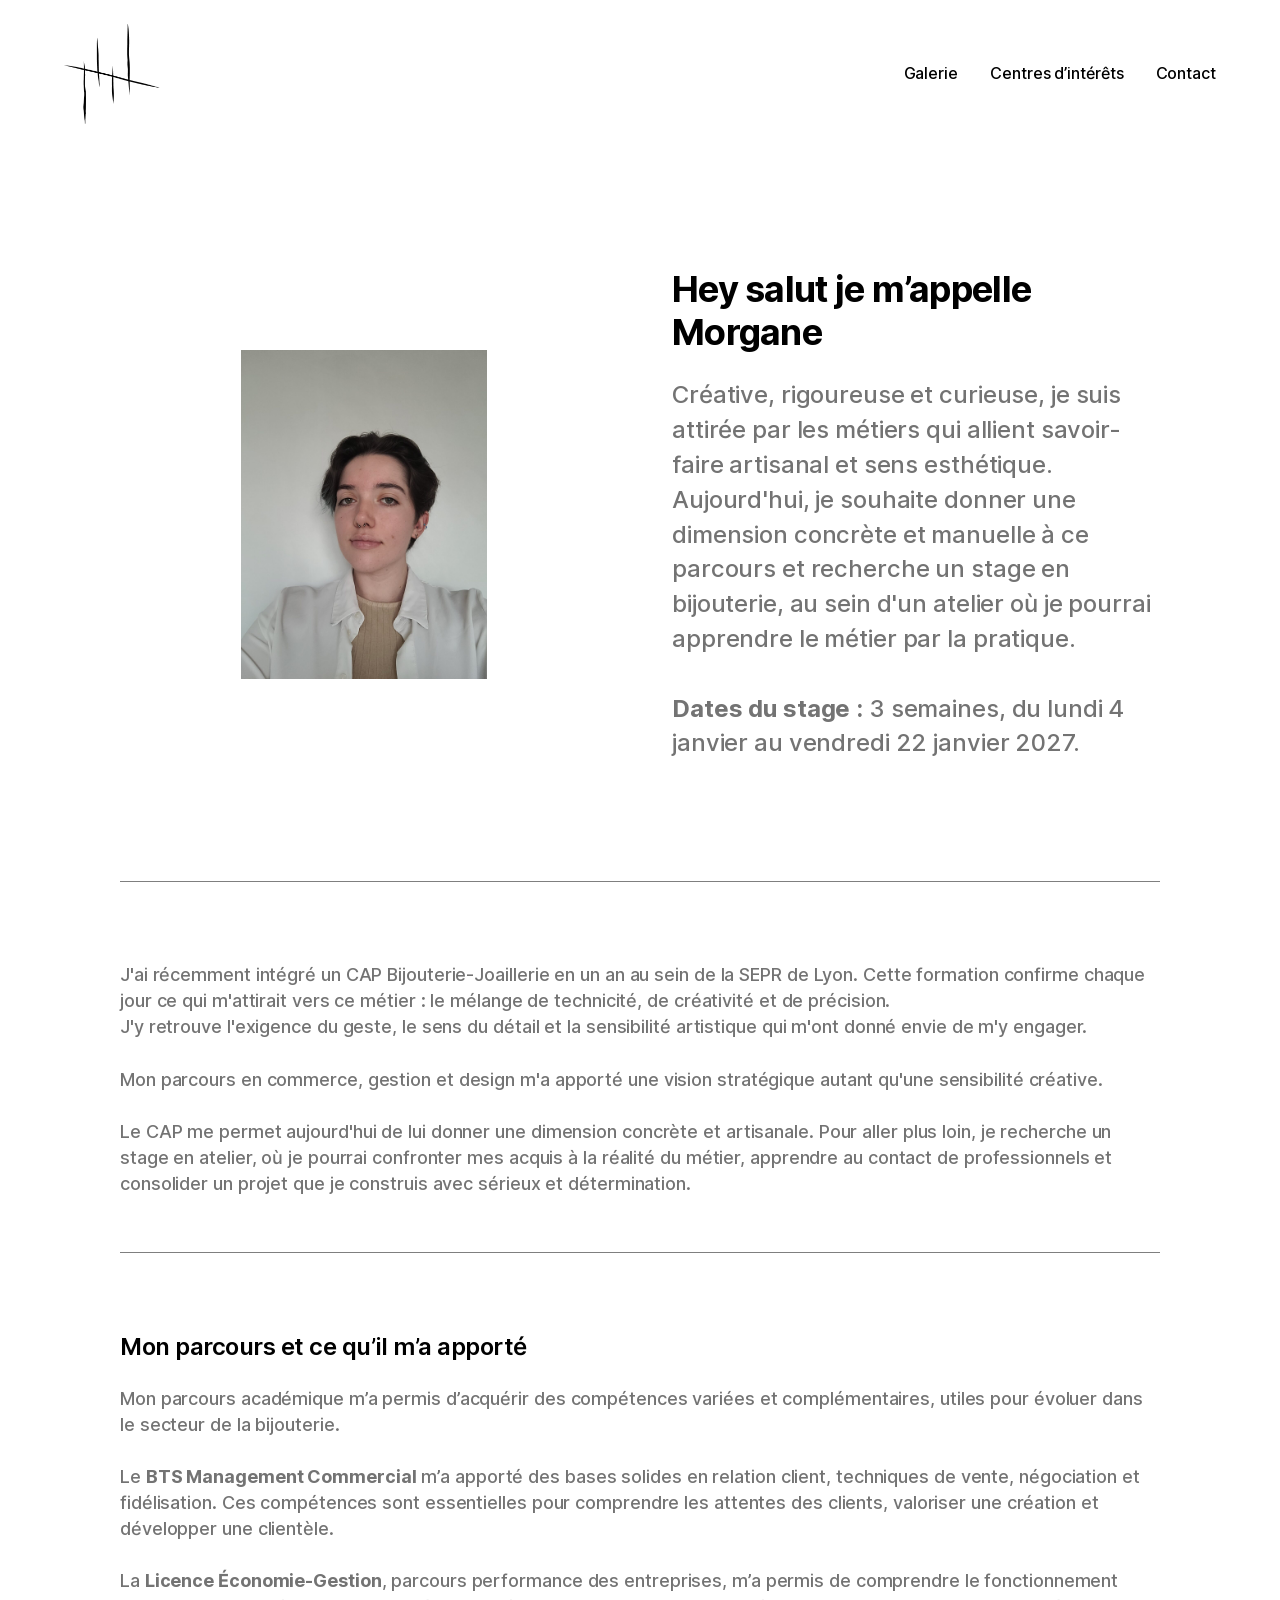
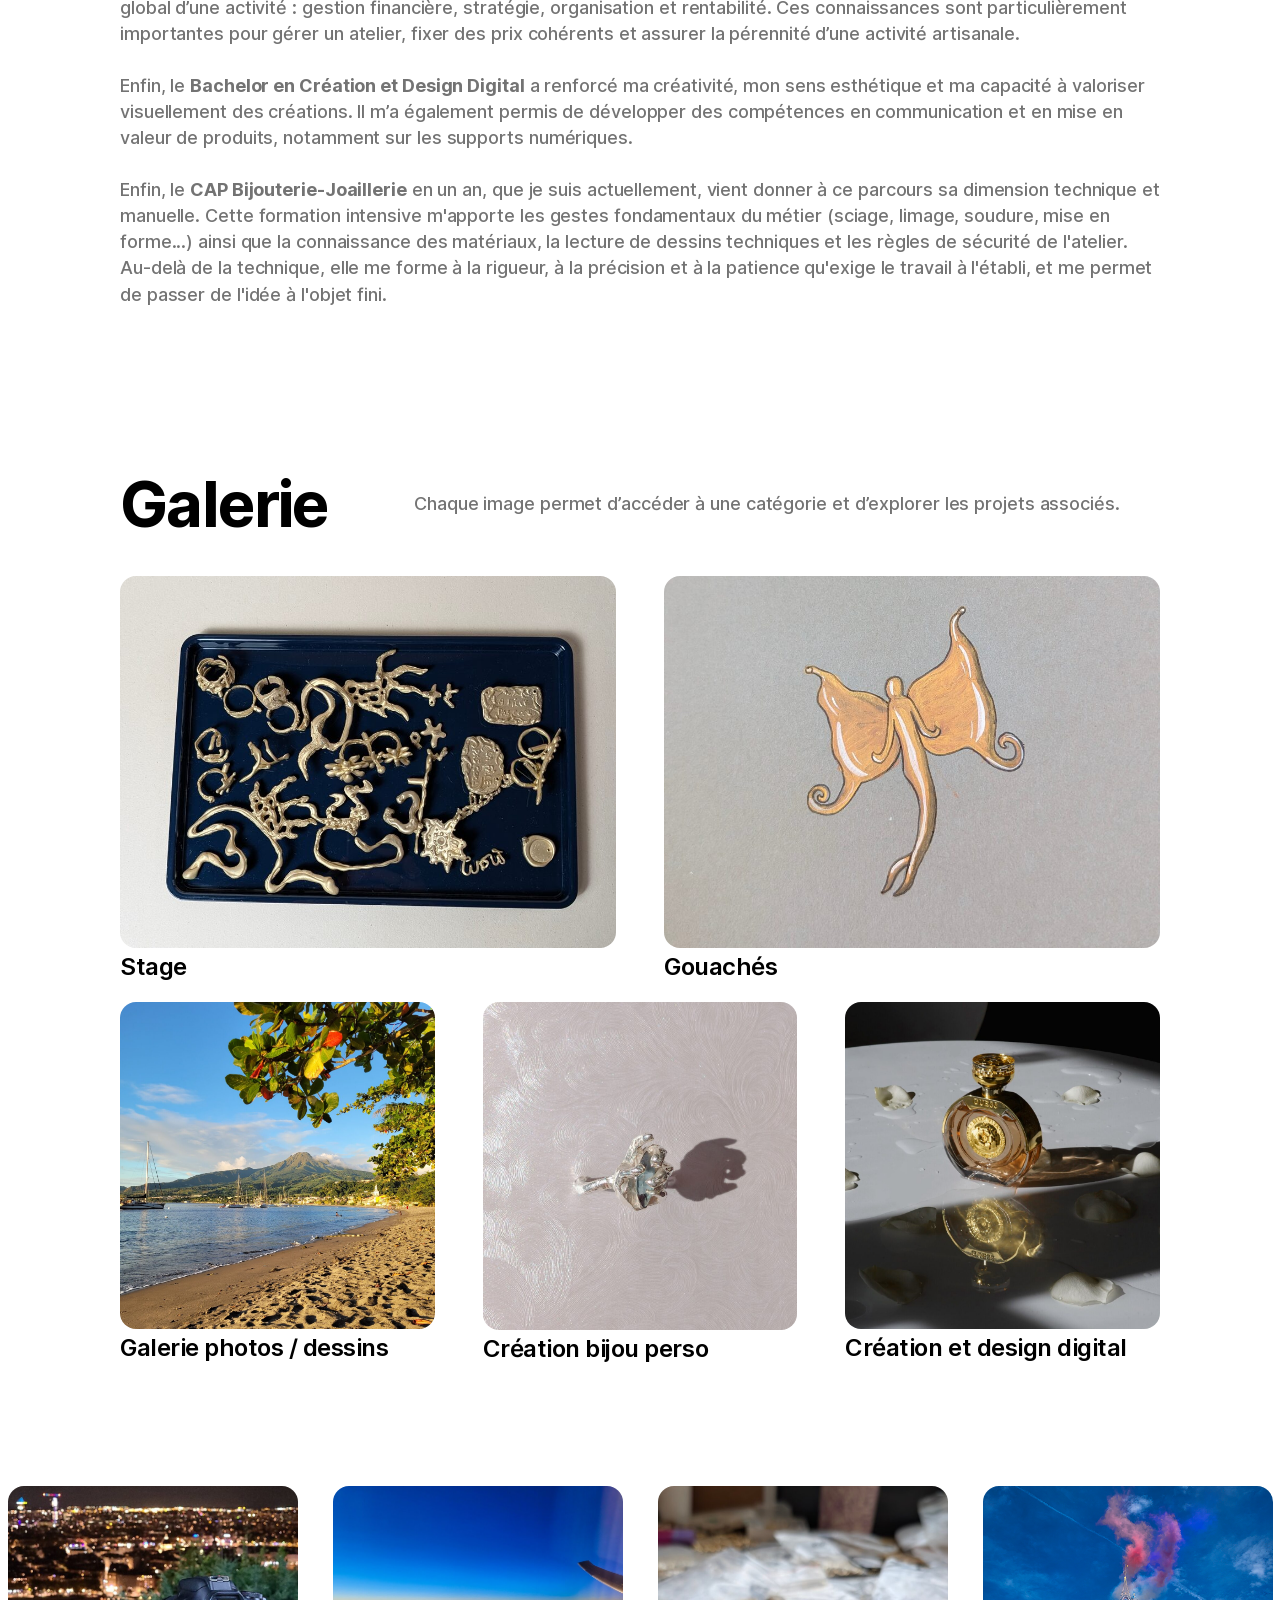
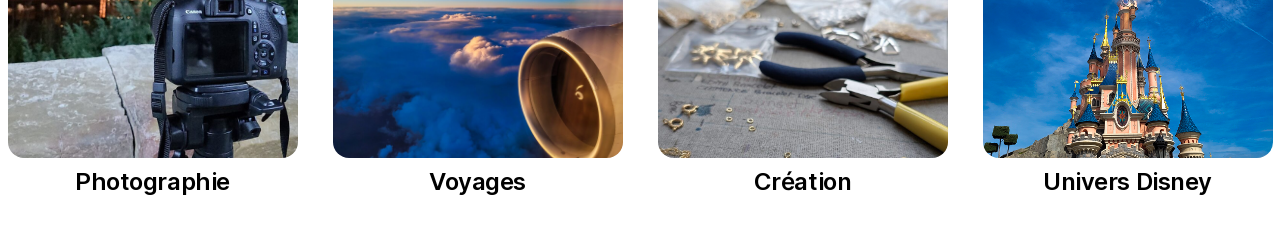
==== index.html @ b719fb81 "v1" ====
<!DOCTYPE html>
<html lang="fr">
<head>
  <meta charset="utf-8">
  <meta name="viewport" content="width=device-width, initial-scale=1">
  <title>Portfolio.Vautravers-Morgane</title>
  <meta name="robots" content="noindex">
  <meta property="og:title" content="Portfolio.Vautravers-Morgane">
  <meta property="og:type" content="website">

  <link rel="preload" href="assets/fonts/inter-latin-basic.woff2" as="font" type="font/woff2" crossorigin>
  <link rel="stylesheet" href="css/style.css">
  <script>document.documentElement.classList.add('js')</script>
  <script src="js/main.js" defer></script>
</head>
<body>

  <!-- ============ En-tête ============ -->
  <header class="site-header">
    <a href="./" class="site-header__logo">
      <img src="assets/images/logo.png" alt="Accueil — Morgane Vautravers" width="96" height="100">
    </a>
    <nav class="site-nav">
      <a href="#galerie">Galerie</a>
      <a href="#centres-interets">Centres d’intérêts</a>
      <a href="contact.html">Contact</a>
    </nav>
  </header>

  <main>

    <!-- ============ Présentation ============ -->
    <section class="hero container">
      <div class="hero__photo">
        <img src="assets/images/portrait.jpg" alt="Portrait de Morgane">
      </div>
      <div class="hero__text">
        <h2 class="title-lg">Hey salut je m’appelle Morgane</h2>
        <div class="prose prose--lg">
          <p>Créative, rigoureuse et curieuse, je suis attirée par les métiers qui allient savoir-faire artisanal et sens esthétique.</p>
          <p>Aujourd'hui, je souhaite donner une dimension concrète et manuelle à ce parcours et recherche un stage en bijouterie, au sein d'un atelier où je pourrai apprendre le métier par la pratique.</p>
          <p class="spaced"><strong>Dates du stage :</strong> 3 semaines, du lundi 4 janvier au vendredi 22 janvier 2027.</p>
        </div>
      </div>
    </section>

    <hr class="divider">

    <!-- ============ Formation actuelle ============ -->
    <section class="text-block container" data-reveal>
      <div class="prose">
        <p>J'ai récemment intégré un CAP Bijouterie-Joaillerie en un an au sein de la SEPR de Lyon. Cette formation confirme chaque jour ce qui m'attirait vers ce métier : le mélange de technicité, de créativité et de précision.</p>
        <p>J'y retrouve l'exigence du geste, le sens du détail et la sensibilité artistique qui m'ont donné envie de m'y engager.</p>
        <p class="spaced">Mon parcours en commerce, gestion et design m'a apporté une vision stratégique autant qu'une sensibilité créative.</p>
        <p class="spaced">Le CAP me permet aujourd'hui de lui donner une dimension concrète et artisanale. Pour aller plus loin, je recherche un stage en atelier, où je pourrai confronter mes acquis à la réalité du métier, apprendre au contact de professionnels et consolider un projet que je construis avec sérieux et détermination.</p>
      </div>
    </section>

    <hr class="divider">

    <!-- ============ Parcours ============ -->
    <section class="text-block text-block--parcours container" data-reveal>
      <h2 class="title-sm">Mon parcours et ce qu’il m’a apporté</h2>
      <div class="prose">
        <p>Mon parcours académique m’a permis d’acquérir des compétences variées et complémentaires, utiles pour évoluer dans le secteur de la bijouterie.</p>
        <p class="spaced">Le <strong>BTS Management Commercial</strong> m’a apporté des bases solides en relation client, techniques de vente, négociation et fidélisation. Ces compétences sont essentielles pour comprendre les attentes des clients, valoriser une création et développer une clientèle.</p>
        <p class="spaced">La <strong>Licence Économie-Gestion</strong>, parcours performance des entreprises, m’a permis de comprendre le fonctionnement global d’une activité : gestion financière, stratégie, organisation et rentabilité. Ces connaissances sont particulièrement importantes pour gérer un atelier, fixer des prix cohérents et assurer la pérennité d’une activité artisanale.</p>
        <p class="spaced">Enfin, le <strong>Bachelor en Création et Design Digital</strong> a renforcé ma créativité, mon sens esthétique et ma capacité à valoriser visuellement des créations. Il m’a également permis de développer des compétences en communication et en mise en valeur de produits, notamment sur les supports numériques.</p>
        <p class="spaced">Enfin, le <strong>CAP Bijouterie-Joaillerie</strong> en un an, que je suis actuellement, vient donner à ce parcours sa dimension technique et manuelle. Cette formation intensive m'apporte les gestes fondamentaux du métier (sciage, limage, soudure, mise en forme...) ainsi que la connaissance des matériaux, la lecture de dessins techniques et les règles de sécurité de l'atelier. Au-delà de la technique, elle me forme à la rigueur, à la précision et à la patience qu'exige le travail à l'établi, et me permet de passer de l'idée à l'objet fini.</p>
      </div>
    </section>

    <!-- ============ Galerie ============ -->
    <section id="galerie" class="gallery container">
      <header class="gallery__header">
        <h1 class="title-xl">Galerie</h1>
        <p class="gallery__intro">Chaque image permet d’accéder à une catégorie et d’explorer les projets associés.</p>
      </header>

      <!-- Pour recadrer une image : modifier "object-position" via --pos (x y) -->
      <div class="card-grid card-grid--2" data-reveal>
        <a href="stage.html" class="card">
          <img src="assets/images/galerie-stage.jpg" alt="" loading="lazy">
          <span class="card__label">Stage</span>
        </a>
        <a href="gouaches.html" class="card">
          <img src="assets/images/galerie-gouaches.jpg" alt="" loading="lazy" style="--pos: 50% 72%">
          <span class="card__label">Gouachés</span>
        </a>
      </div>

      <div class="card-grid card-grid--3" data-reveal>
        <a href="photos.html" class="card">
          <img src="assets/images/galerie-photos-dessins.jpg" alt="" loading="lazy">
          <span class="card__label">Galerie photos / dessins</span>
        </a>
        <a href="bijoux-perso.html" class="card">
          <img src="assets/images/galerie-bijoux-perso.jpg" alt="" loading="lazy" style="--pos: 39% 56%">
          <span class="card__label">Création bijou perso</span>
        </a>
        <a href="design.html" class="card">
          <img src="assets/images/galerie-design-digital.jpg" alt="" loading="lazy" style="--pos: 46% 50%">
          <span class="card__label">Création et design digital</span>
        </a>
      </div>
    </section>

    <!-- ============ Centres d'intérêts ============ -->
    <section id="centres-interets" class="interests">
      <div class="container" data-reveal>
        <h2 class="title-lg">Centre d’intérêts et passion</h2>
      </div>

      <ul class="interests__list">
        <li class="interest">
          <img src="assets/images/interet-photographie.jpg" alt="" loading="lazy" style="--pos: 50% 80%">
          <span>Photographie</span>
        </li>
        <li class="interest">
          <img src="assets/images/interet-voyages.jpg" alt="" loading="lazy">
          <span>Voyages</span>
        </li>
        <li class="interest">
          <img src="assets/images/interet-creation.jpg" alt="" loading="lazy" style="--pos: 50% 19%">
          <span>Création</span>
        </li>
        <li class="interest">
          <img src="assets/images/interet-disney.png" alt="" loading="lazy">
          <span>Univers Disney</span>
        </li>
      </ul>
    </section>

  </main>
</body>
</html>
---- css/style.css ----
/* ==========================================================================
   Portfolio — Morgane Vautravers

   Commun          1. Polices   2. Variables   3. Base   4. Typographie
                   5. Mise en page   11. Animation d'apparition
   Accueil         6. En-tête   7. Présentation   8. Blocs de texte
                   9. Galerie   10. Centres d'intérêts   12. Mobile
   Autres pages    13. En-tête et introduction   14. Texte + média
                   15. Cartes projet   16. Rangées d'images
                   17. Bandeaux défilants   18. Encadrés et points clés
                   19. Kits   20. Galerie photo   21. Mobile
   ========================================================================== */


/* 1. Polices — Inter (police variable : toutes les graisses dans un fichier)
   ========================================================================== */

@font-face {
  font-family: "Inter";
  src: url("../assets/fonts/inter-latin-basic.woff2") format("woff2");
  font-weight: 100 900;
  font-display: swap;
  unicode-range: U+0000-00A0, U+00A2-00A9, U+00AC-00AE, U+00B0-00B7, U+00B9-00BA,
    U+00BC-00BE, U+00D7, U+00F7, U+2000-206F, U+2074, U+20AC, U+2122, U+2190-21BB,
    U+2212, U+2215, U+F8FF, U+FEFF, U+FFFD;
}

@font-face {
  font-family: "Inter";
  src: url("../assets/fonts/inter-latin-ext.woff2") format("woff2");
  font-weight: 100 900;
  font-display: swap;
  unicode-range: U+00A1, U+00AA-00AB, U+00AF, U+00B8, U+00BB, U+00BF-00D6,
    U+00D8-00F6, U+00F8-00FF, U+0131, U+0152-0153, U+02B0-02FF;
}


/* 2. Variables — modifier ici couleurs, espacements et largeurs
   ========================================================================== */

:root {
  --color-bg: #fff;
  --color-text: #000;
  --color-text-muted: rgba(0, 0, 0, 0.55);
  --color-divider: rgba(0, 0, 0, 0.5);

  --font: "Inter", system-ui, sans-serif;

  --page-width: 1280px;   /* largeur maximale du contenu */
  --gutter: 120px;        /* marge gauche/droite des sections (accueil) */
  --gutter-wide: 64px;    /* marge gauche/droite des autres pages */

  --radius-image: 16px;
  --radius-portrait: 30px;
}


/* 3. Base
   ========================================================================== */

*,
*::before,
*::after {
  box-sizing: border-box;
}

html {
  scroll-behavior: smooth;
  -webkit-font-smoothing: antialiased;
}

body {
  margin: 0;
  background: var(--color-bg);
  color: var(--color-text);
  font-family: var(--font);
  font-weight: 500;
  overflow-x: hidden;
}

h1, h2, h3, p, ul {
  margin: 0;
}

/* Les listes servent surtout à la mise en page : pas de puces par défaut */
ul {
  padding: 0;
  list-style: none;
}

img {
  display: block;
  max-width: 100%;
}

a {
  color: inherit;
  text-decoration: none;
}


/* 4. Typographie
   ========================================================================== */

.title-xl {
  font-size: 64px;
  font-weight: 700;
  letter-spacing: -1.6px;
  line-height: 1.1;
}

.title-lg {
  font-size: 36px;
  font-weight: 700;
  letter-spacing: -0.72px;
  line-height: 1.2;
}

.title-sm {
  font-size: 24px;
  font-weight: 600;
  letter-spacing: -0.48px;
  line-height: 1.2;
}

/* Paragraphes de texte courant (gris) */
.prose {
  color: var(--color-text-muted);
  font-size: 18px;
  letter-spacing: -0.09px;
  line-height: 1.45;
}

.prose--lg {
  font-size: 24px;
  letter-spacing: -0.12px;
}

.prose strong {
  font-weight: 700;
}

/* Ajoute une ligne vide au-dessus d'un paragraphe */
.prose .spaced {
  margin-top: 1.45em;
}


/* 5. Mise en page
   ========================================================================== */

.container {
  width: 100%;
  max-width: var(--page-width);
  margin-inline: auto;
  padding-inline: var(--gutter);
}

/* Variante aux marges réduites, utilisée par les pages autres que l'accueil */
.container--wide {
  padding-inline: var(--gutter-wide);
}

.divider {
  width: calc(100% - 2 * var(--gutter));
  max-width: calc(var(--page-width) - 2 * var(--gutter));
  height: 1px;
  margin: 0 auto;
  border: 0;
  background: var(--color-divider);
}


/* 6. En-tête
   ========================================================================== */

.site-header {
  display: flex;
  justify-content: space-between;
  align-items: center;
  padding: 24px 64px;
}

.site-header__logo img {
  width: 96px;
  height: 100px;
  object-fit: cover;
}

.site-nav {
  display: flex;
  gap: 32px;
  font-size: 16px;
  letter-spacing: -0.08px;
  line-height: 1.45;
  white-space: nowrap;
}


/* 7. Présentation (photo + texte d'accroche)
   ========================================================================== */

.hero {
  display: flex;
  align-items: center;
  gap: 64px;
  padding-block: 120px;
}

.hero__photo,
.hero__text {
  flex: 1 1 0;
  min-width: 0;
}

.hero__photo {
  aspect-ratio: 576 / 388;
  border-radius: var(--radius-portrait);
  overflow: hidden;
}

.hero__photo img {
  width: 100%;
  height: 100%;
  object-fit: contain;
}

.hero__text {
  display: flex;
  flex-direction: column;
  gap: 24px;
}


/* 8. Blocs de texte (formation, parcours)
   ========================================================================== */

.text-block {
  padding-top: 80px;
  padding-bottom: 55px;
}

.text-block--parcours {
  display: flex;
  flex-direction: column;
  gap: 24px;
  padding-bottom: 41px;
}


/* 9. Galerie
   ========================================================================== */

.gallery__header {
  display: flex;
  align-items: center;
  gap: 24px;
  padding-top: 120px;
  padding-bottom: 37px;
}

.gallery__header .title-xl {
  flex: 1;
}

.gallery__intro {
  width: 746px;
  max-width: 100%;
  color: var(--color-text-muted);
  font-size: 18px;
  letter-spacing: -0.09px;
  line-height: 1.45;
}

.card-grid {
  display: grid;
  gap: 48px;
  align-items: start;
}

.card-grid--2 {
  grid-template-columns: repeat(2, 1fr);
  margin-bottom: 20px;
}

.card-grid--3 {
  grid-template-columns: repeat(3, 1fr);
}

.card {
  display: flex;
  flex-direction: column;
  gap: 5px;
}

.card img {
  width: 100%;
  aspect-ratio: 315 / 328;
  object-fit: cover;
  object-position: var(--pos, center);
  border-radius: var(--radius-image);
}

.card-grid--2 .card img {
  aspect-ratio: 552 / 414;
}

.card__label {
  font-size: 24px;
  font-weight: 600;
  letter-spacing: -0.48px;
  line-height: 1.2;
}


/* 10. Centres d'intérêts
   ========================================================================== */

.interests {
  padding-top: 40px;
  padding-bottom: 50px;
}

/* La rangée d'images occupe toute la largeur de la page (sans marges) */
.interests__list {
  display: grid;
  grid-template-columns: repeat(4, 1fr);
  gap: 20px;
  max-width: var(--page-width);
  margin: 40px auto 0;
}

.interest {
  display: flex;
  flex-direction: column;
  align-items: center;
  gap: 10px;
  font-size: 24px;
  font-weight: 600;
  letter-spacing: -0.48px;
  line-height: 1.2;
  white-space: nowrap;
}

.interest img {
  width: 290px;
  max-width: 100%;
  aspect-ratio: 290 / 272;
  object-fit: cover;
  object-position: var(--pos, center);
  border-radius: var(--radius-image);
}


/* 11. Animation d'apparition au défilement (voir js/main.js)
   Les éléments [data-reveal] glissent vers le haut en apparaissant.
   La classe .js n'est ajoutée que si JavaScript fonctionne : sans JS,
   tout reste visible.
   ========================================================================== */

.js [data-reveal] {
  opacity: 0;
  transform: translateY(50px);
  transition:
    opacity 0.6s cubic-bezier(0.215, 0.61, 0.355, 1),
    transform 0.6s cubic-bezier(0.215, 0.61, 0.355, 1);
}

.js [data-reveal].is-visible {
  opacity: 1;
  transform: none;
}

@media (prefers-reduced-motion: reduce) {
  html {
    scroll-behavior: auto;
  }

  .js [data-reveal] {
    opacity: 1;
    transform: none;
    transition: none;
  }
}


/* 12. Tablette et mobile
   ========================================================================== */

@media (max-width: 1024px) {
  :root {
    --gutter: 48px;
    --gutter-wide: 48px;
  }

  .site-header {
    padding-inline: var(--gutter);
  }

  .hero {
    padding-block: 80px;
  }

  .gallery__header {
    flex-direction: column;
    align-items: flex-start;
  }

  .card-grid {
    gap: 32px;
  }

  .interests__list {
    grid-template-columns: repeat(2, 1fr);
    row-gap: 40px;
    padding-inline: var(--gutter);
  }
}

@media (max-width: 700px) {
  :root {
    --gutter: 20px;
    --gutter-wide: 20px;
  }

  .site-header__logo img {
    width: 58px;
    height: 60px;
  }

  .site-nav {
    gap: 16px;
    font-size: 14px;
  }

  .hero {
    flex-direction: column;
    gap: 32px;
    padding-block: 48px;
  }

  .hero__photo,
  .hero__text {
    flex: none;
  }

  .hero__photo {
    width: 100%;
    max-width: 320px;
    aspect-ratio: 3 / 4;
    margin-inline: auto;
  }

  .title-xl { font-size: 44px; }
  .title-lg { font-size: 28px; }
  .prose--lg { font-size: 20px; }

  .text-block {
    padding-top: 48px;
    padding-bottom: 40px;
  }

  .gallery__header {
    padding-top: 72px;
  }

  .card-grid--2,
  .card-grid--3 {
    grid-template-columns: 1fr;
  }

  .interests__list {
    grid-template-columns: 1fr;
  }
}


/* ==========================================================================
   AUTRES PAGES (stage, kit, collection, gouachés, photos…)
   Les blocs ci-dessous se combinent librement dans le HTML.
   ========================================================================== */


/* 13. En-tête et introduction de page
   ========================================================================== */

.page-header {
  display: flex;
  justify-content: space-between;
  align-items: center;
  padding: 64px var(--gutter-wide);
}

.back-link {
  color: var(--color-text-muted);
  font-size: 20px;
  letter-spacing: -0.1px;
  line-height: 1.45;
}

.back-link::before {
  content: "← ";
}

.back-link:hover,
.site-nav a:hover {
  color: var(--color-text);
  text-decoration: underline;
}

.page-intro {
  display: flex;
  flex-direction: column;
  align-items: center;
  gap: 32px;
  padding-block: 56px 80px;
  text-align: center;
}

.lead {
  max-width: 1000px;
  color: var(--color-text-muted);
  font-size: 20px;
  letter-spacing: -0.1px;
  line-height: 1.45;
}

/* Petite phrase d'aide soulignée (ex. « Chaque image permet… ») */
.hint {
  color: var(--color-text-muted);
  font-size: 18px;
  line-height: 1.45;
  text-align: center;
  text-decoration: underline;
}

/* Espacement vertical standard entre deux blocs */
.section {
  padding-block: 80px 40px;
}

.section--spacious {
  padding-block: 120px;
}

.section-title {
  margin-bottom: 48px;
}

.section-title--right {
  text-align: right;
}

/* Titre + texte d'une section (h2 36px + paragraphe gris) */
.text-stack {
  display: flex;
  flex-direction: column;
  gap: 24px;
}

.text-stack p + p {
  margin-top: 1.45em;
}


/* 14. Texte + média côte à côte
   L'ordre dans le HTML décide qui est à gauche.
   ========================================================================== */

.split {
  display: flex;
  align-items: center;
  gap: 64px;
}

.split > * {
  flex: 1 1 0;
  min-width: 0;
}

/* Média étroit au format téléphone (vidéo ou photo verticale) */
.split > .media--phone {
  flex: 0 0 243px;
}

.split > .media--tall {
  flex: 0 0 389px;
}

.media-pair {
  display: flex;
  justify-content: flex-end;
  gap: 32px;
}

/* Image ou vidéo : coins arrondis, recadrage réglable avec
   --ratio (proportions, ex. 4/3) et --pos (point de cadrage, ex. 50% 20%) */
.media {
  display: block;
  width: 100%;
  height: auto;
  aspect-ratio: var(--ratio, auto);
  object-fit: cover;
  object-position: var(--pos, center);
  border-radius: var(--radius-image);
}

.media--phone {
  --ratio: 9 / 16;
  width: 243px;
}

.media--tall {
  --ratio: 389 / 672;
}

.media--contain {
  object-fit: contain;
}

/* Grande image pleine largeur */
.wide-media {
  margin-block: 40px;
}


/* 15. Cartes projet (image + titre + description)
   ========================================================================== */

.project-grid {
  display: grid;
  grid-template-columns: repeat(3, 1fr);
  gap: 32px;
  align-items: start;
  padding-block: 40px 120px;
}

.project-card {
  display: flex;
  flex-direction: column;
  gap: 32px;
}

.project-card .media {
  aspect-ratio: var(--ratio, 352 / 494);
}

.project-card__title {
  font-size: 24px;
  font-weight: 600;
  letter-spacing: -0.48px;
  line-height: 1.2;
}

.project-card__text {
  margin-top: 8px;
  color: var(--color-text-muted);
  font-size: 18px;
  letter-spacing: -0.09px;
  line-height: 1.45;
}

a.project-card:hover .project-card__title {
  text-decoration: underline;
}


/* 16. Rangées d'images de même hauteur
   Chaque image garde ses proportions ; --height règle la hauteur.
   ========================================================================== */

.media-row {
  display: flex;
  justify-content: center;
  gap: 32px;
  padding-block: 20px;
}

.media-row .media {
  flex: 0 1 auto;
  width: auto;
  min-width: 0;
  height: var(--height, 494px);
}


/* 17. Bandeaux défilants (voir js/main.js, qui duplique le contenu
   pour que le défilement boucle sans coupure)
   ========================================================================== */

.marquee {
  overflow: hidden;
  padding-block: 32px;
}

/* Espacement par marge (et non « gap ») pour que les deux moitiés
   de la bande soient strictement identiques et que la boucle ne saute pas */
.marquee__track {
  display: flex;
  width: max-content;
  animation: marquee-scroll var(--duration, 40s) linear infinite;
}

.marquee:hover .marquee__track {
  animation-play-state: paused;
}

.marquee__track > * {
  flex: none;
  margin-right: 16px;
  width: 305px;
  height: 410px;
  object-fit: cover;
  border-radius: var(--radius-image);
}

/* Variante : logos des logiciels */
.marquee--logos .marquee__track {
  align-items: center;
}

.marquee--logos .marquee__track > * {
  margin-right: 64px;
  width: 72px;
  height: 72px;
  border-radius: 0;
  object-fit: contain;
}

@keyframes marquee-scroll {
  to { transform: translateX(-50%); }
}

@media (prefers-reduced-motion: reduce) {
  .marquee {
    overflow-x: auto;
  }

  .marquee__track {
    animation: none;
  }
}


/* 18. Encadrés et points clés
   ========================================================================== */

/* Encadré coloré (page Kit) */
.callout {
  padding: 32px 52px 48px;
  border-radius: var(--radius-image);
  background: rgba(78, 69, 240, 0.17);
  font-size: 20px;
  letter-spacing: -0.1px;
  line-height: 1.45;
}

.callout p + p,
.callout p + ul,
.callout ul + p {
  margin-top: 1.45em;
}

.callout ul {
  padding-left: 1.2em;
  list-style: "–  ";
}

/* Colonnes de points clés avec un filet au-dessus */
.key-points {
  display: grid;
  grid-template-columns: repeat(auto-fit, minmax(240px, 1fr));
  gap: 48px;
  padding-block: 80px;
}

.key-points li {
  padding-top: 24px;
  border-top: 1px solid rgba(0, 0, 0, 0.15);
}

.key-points h2,
.key-points h3 {
  margin-bottom: 16px;
  font-size: 24px;
  font-weight: 700;
  letter-spacing: -0.48px;
  line-height: 1.2;
}

.key-points p {
  color: var(--color-text-muted);
  font-size: 16px;
  letter-spacing: -0.08px;
  line-height: 1.45;
}

.tinted {
  background: rgba(0, 0, 0, 0.02);
}

.label {
  color: var(--color-text-muted);
  font-size: 20px;
  text-align: center;
}


/* 19. Cartes « produit » de la page Kit (fond gris, vignette encadrée)
   ========================================================================== */

.product-grid {
  display: grid;
  grid-template-columns: repeat(3, 1fr);
  gap: 32px;
  padding-block: 40px 120px;
}

.product-card {
  display: flex;
  flex-direction: column;
  align-items: center;
  justify-content: space-between;
  gap: 16px;
  padding: 32px 32px 20px;
  border-radius: var(--radius-image);
  background: rgba(0, 0, 0, 0.05);
}

.product-card > div {
  align-self: stretch;
}

.product-card img {
  width: 240px;
  max-width: 100%;
  aspect-ratio: 240 / 234;
  object-fit: cover;
  object-position: var(--pos, center);
  border: 8px solid #fff;
  border-radius: 32px;
  box-shadow: 0 0 4.4px rgba(0, 0, 0, 0.06), 0 5px 19px rgba(0, 0, 0, 0.08);
}


/* 20. Galerie photo en colonnes (les images gardent leurs proportions)
   ========================================================================== */

.photo-grid {
  columns: 2;
  column-gap: 32px;
  padding-block: 20px;
}

.photo-grid .media {
  margin-bottom: 32px;
  break-inside: avoid;
}


/* 21. Autres pages — tablette et mobile
   ========================================================================== */

@media (max-width: 1024px) {
  .split {
    gap: 40px;
  }

  .project-grid,
  .product-grid {
    grid-template-columns: repeat(2, 1fr);
  }

  .media-row {
    flex-wrap: wrap;
  }

  .media-row .media {
    height: calc(var(--height, 494px) * 0.7);
  }
}

@media (max-width: 700px) {
  .page-header {
    padding-block: 32px;
  }

  .back-link {
    font-size: 16px;
  }

  .page-intro {
    padding-block: 32px 48px;
  }

  .lead {
    font-size: 18px;
  }

  .section {
    padding-block: 48px 24px;
  }

  .section--spacious {
    padding-block: 64px;
  }

  .split {
    flex-direction: column;
    align-items: stretch;
    gap: 32px;
  }

  .split > .media--phone,
  .split > .media--tall {
    flex: none;
    width: min(100%, 320px);
    margin-inline: auto;
  }

  .media-pair {
    justify-content: center;
    gap: 16px;
  }

  .media-pair .media--phone {
    width: calc(50% - 8px);
  }

  .project-grid,
  .product-grid {
    grid-template-columns: 1fr;
    padding-bottom: 64px;
  }

  .media-row .media {
    width: 100%;
    height: auto;
  }

  .marquee__track > * {
    width: 220px;
    height: 296px;
  }

  .marquee--logos .marquee__track > * {
    width: 48px;
    height: 48px;
  }

  .callout {
    padding: 24px;
    font-size: 18px;
  }

  .photo-grid {
    columns: 1;
  }
}
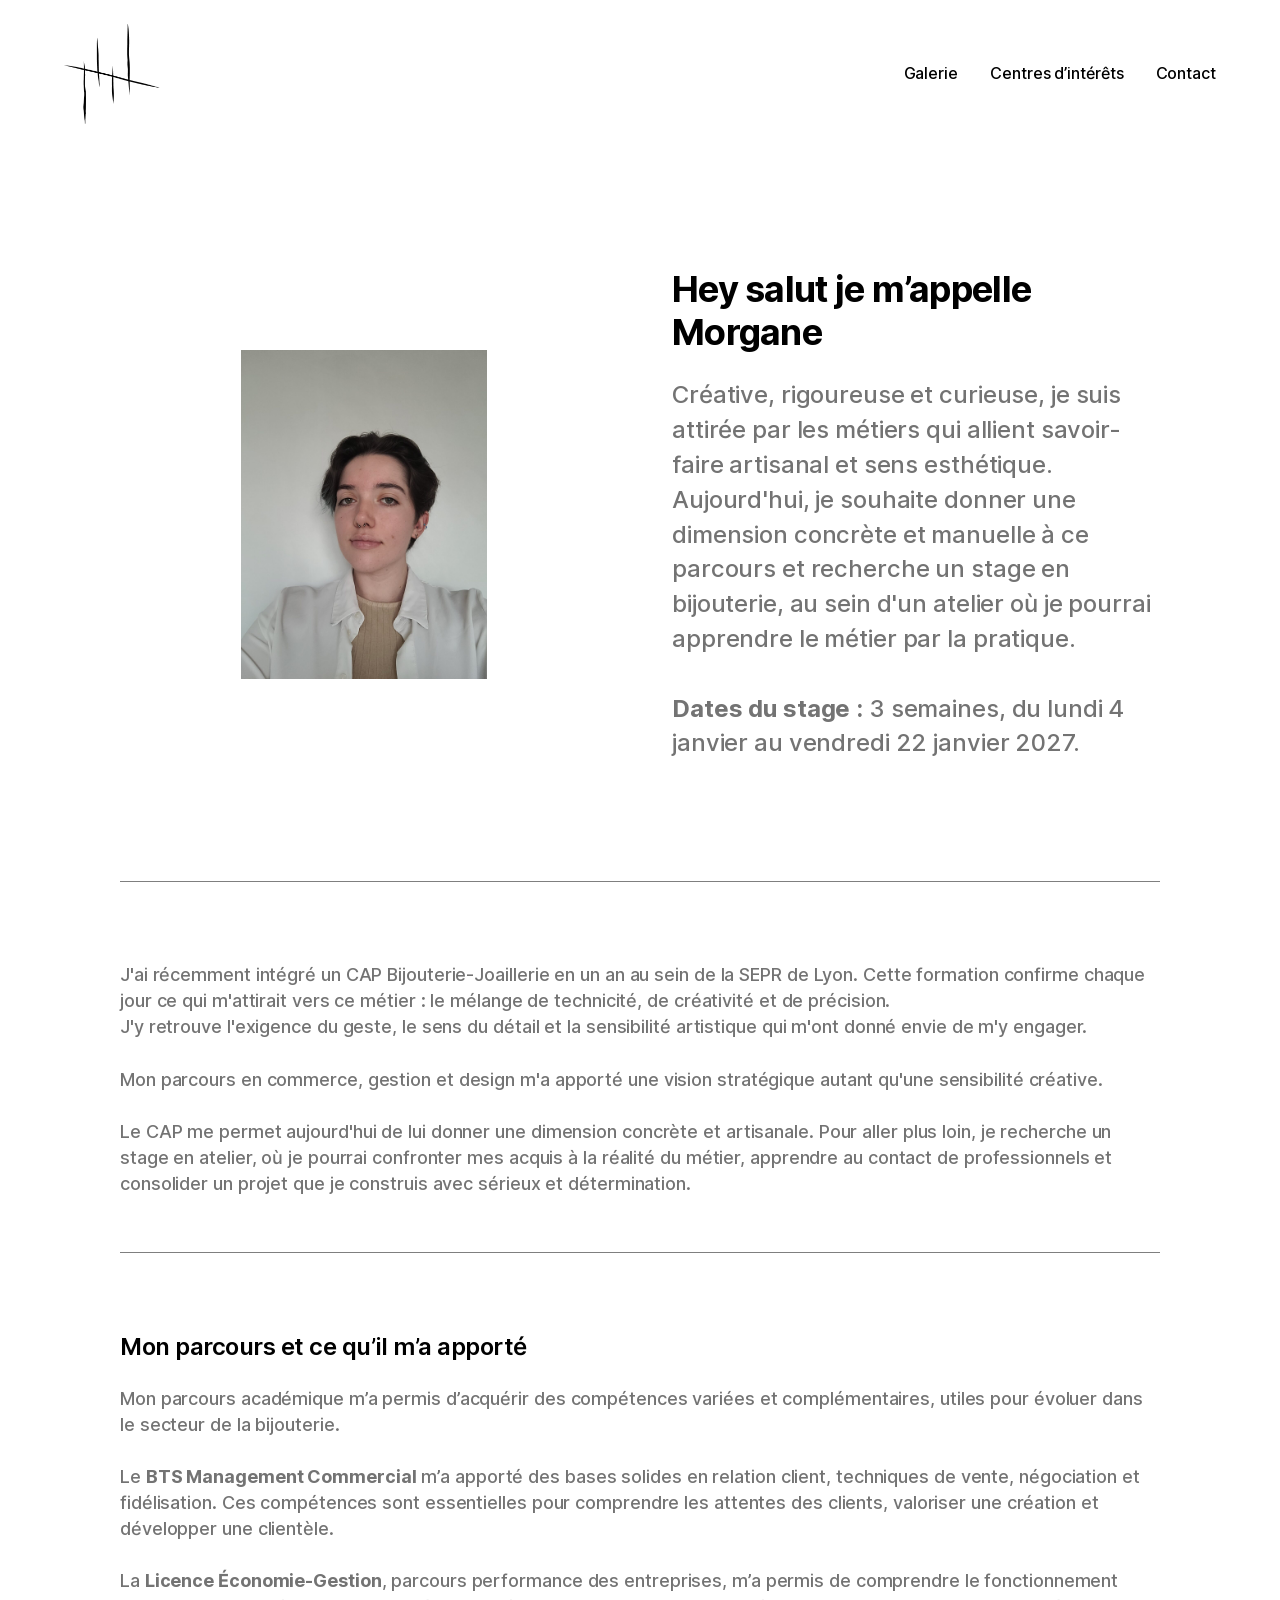
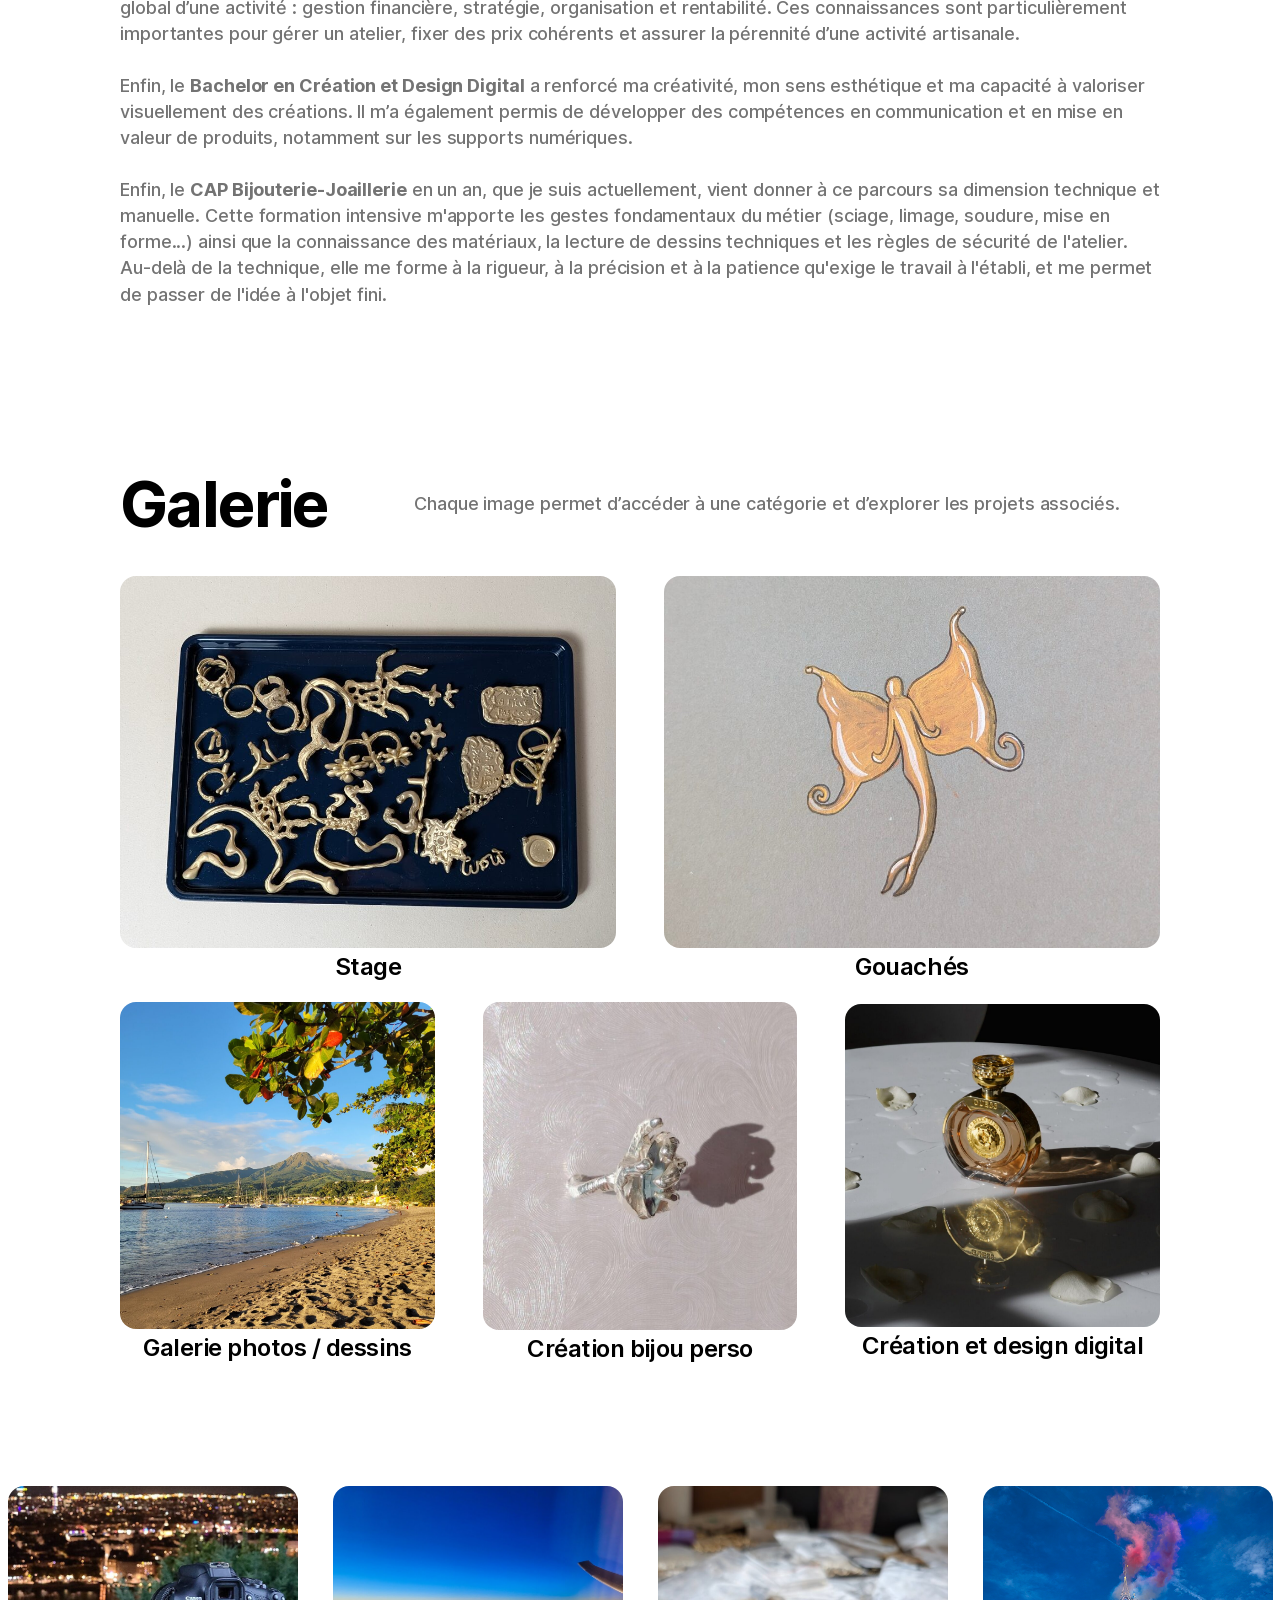
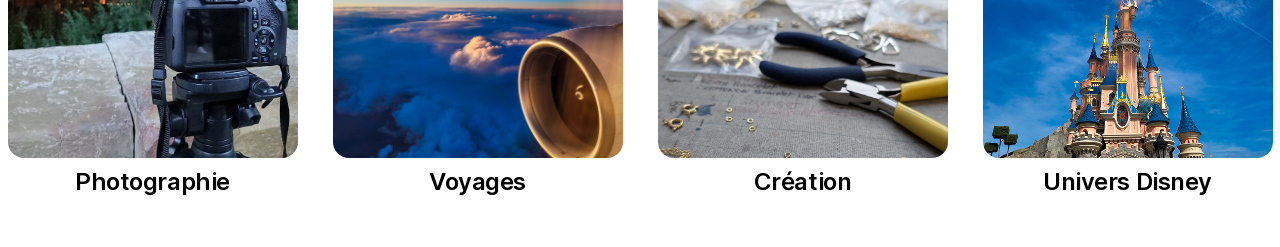
==== commit d441a439: "correction des dimensions" ====
--- a/index.html
+++ b/index.html
@@ -95,11 +95,11 @@
           <span class="card__label">Galerie photos / dessins</span>
         </a>
         <a href="bijoux-perso.html" class="card">
-          <img src="assets/images/galerie-bijoux-perso.jpg" alt="" loading="lazy" style="--pos: 39% 56%">
+          <img src="assets/images/galerie-bijoux-perso.jpg" alt="" loading="lazy">
           <span class="card__label">Création bijou perso</span>
         </a>
         <a href="design.html" class="card">
-          <img src="assets/images/galerie-design-digital.jpg" alt="" loading="lazy" style="--pos: 46% 50%">
+          <img src="assets/images/galerie-design-digital.jpg" alt="" loading="lazy" style="--pos: 46% 50%; --ratio: 314.67 / 323.67">
           <span class="card__label">Création et design digital</span>
         </a>
       </div>
@@ -113,7 +113,7 @@
 
       <ul class="interests__list">
         <li class="interest">
-          <img src="assets/images/interet-photographie.jpg" alt="" loading="lazy" style="--pos: 50% 80%">
+          <img src="assets/images/interet-photographie.jpg" alt="" loading="lazy" style="--pos: 50% 84%">
           <span>Photographie</span>
         </li>
         <li class="interest">
--- a/css/style.css
+++ b/css/style.css
@@ -46,7 +46,7 @@
 
   --font: "Inter", system-ui, sans-serif;
 
-  --page-width: 1280px;   /* largeur maximale du contenu */
+  --page-width: 100%;   /* largeur maximale du contenu */
   --gutter: 120px;        /* marge gauche/droite des sections (accueil) */
   --gutter-wide: 64px;    /* marge gauche/droite des autres pages */
 
@@ -161,9 +161,10 @@
   padding-inline: var(--gutter-wide);
 }
 
+/* Ligne de séparation de 1040 px, centrée */
 .divider {
-  width: calc(100% - 2 * var(--gutter));
-  max-width: calc(var(--page-width) - 2 * var(--gutter));
+  width: 1040px;
+  max-width: calc(100% - 2 * var(--gutter-wide));
   height: 1px;
   margin: 0 auto;
   border: 0;
@@ -251,10 +252,13 @@
 /* 9. Galerie
    ========================================================================== */
 
+/* Comme dans la maquette, cet en-tête occupe 1280 px (marges de 120 px
+   comprises) et déborde donc légèrement de la zone de contenu */
 .gallery__header {
   display: flex;
   align-items: center;
-  gap: 24px;
+  width: 1040px;
+  margin-inline: calc((100% - 1040px) / 2);
   padding-top: 120px;
   padding-bottom: 37px;
 }
@@ -275,7 +279,7 @@
 .card-grid {
   display: grid;
   gap: 48px;
-  align-items: start;
+  align-items: center;
 }
 
 .card-grid--2 {
@@ -290,12 +294,13 @@
 .card {
   display: flex;
   flex-direction: column;
+  align-items: center;
   gap: 5px;
 }
 
 .card img {
   width: 100%;
-  aspect-ratio: 315 / 328;
+  aspect-ratio: var(--ratio, 315 / 328);
   object-fit: cover;
   object-position: var(--pos, center);
   border-radius: var(--radius-image);
@@ -404,6 +409,9 @@
   .gallery__header {
     flex-direction: column;
     align-items: flex-start;
+    gap: 24px;
+    width: auto;
+    margin-inline: 0;
   }
 
   .card-grid {
@@ -475,9 +483,17 @@
 }
 
 
+
+
 /* ==========================================================================
    AUTRES PAGES (stage, kit, collection, gouachés, photos…)
-   Les blocs ci-dessous se combinent librement dans le HTML.
+
+   Les dimensions reprennent la maquette Figma (page de 1280 px de large).
+   Espacements : la plupart des blocs acceptent deux réglages, écrits
+   directement dans le HTML avec style="…" :
+     --pt  espace au-dessus du bloc     --pb  espace en dessous
+   Images : --ratio (proportions, ex. 352 / 494), --pos (point de cadrage)
+   et --w (largeur fixe, ex. 243px).
    ========================================================================== */
 
 
@@ -498,10 +514,6 @@
   line-height: 1.45;
 }
 
-.back-link::before {
-  content: "← ";
-}
-
 .back-link:hover,
 .site-nav a:hover {
   color: var(--color-text);
@@ -512,54 +524,74 @@
   display: flex;
   flex-direction: column;
   align-items: center;
-  gap: 32px;
-  padding-block: 56px 80px;
+  gap: var(--gap, 48px);
+  padding-top: var(--pt, 120px);
+  padding-bottom: var(--pb, 120px);
   text-align: center;
 }
 
+.page-intro > .title-xl {
+  width: 100%;
+}
+
+/* Texte d'introduction : --w règle sa largeur, --fs sa taille */
 .lead {
-  max-width: 1000px;
+  width: var(--w, 100%);
+  max-width: 100%;
   color: var(--color-text-muted);
-  font-size: 20px;
+  font-size: var(--fs, 20px);
   letter-spacing: -0.1px;
   line-height: 1.45;
 }
 
-/* Petite phrase d'aide soulignée (ex. « Chaque image permet… ») */
+/* Variante de la page Photos : plus grande, plus foncée, alignée à gauche */
+.lead--photo {
+  color: rgba(0, 0, 0, 0.7);
+  letter-spacing: -0.12px;
+  text-align: left;
+}
+
+/* Petite phrase d'aide soulignée (page Stage) */
 .hint {
+  width: 708px;
+  max-width: 100%;
+  margin-inline: auto;
+  padding-top: var(--pt, 80px);
+  padding-bottom: var(--pb, 40px);
   color: var(--color-text-muted);
   font-size: 18px;
+  letter-spacing: -0.09px;
   line-height: 1.45;
-  text-align: center;
   text-decoration: underline;
 }
 
-/* Espacement vertical standard entre deux blocs */
+/* Bloc générique */
 .section {
-  padding-block: 80px 40px;
-}
-
-.section--spacious {
-  padding-block: 120px;
-}
-
+  padding-top: var(--pt, 80px);
+  padding-bottom: var(--pb, 40px);
+}
+
+/* Grand titre de partie (« Création digital », « Contenu vidéo ») */
 .section-title {
-  margin-bottom: 48px;
+  padding-top: var(--pt, 120px);
+  padding-bottom: var(--pb, 80px);
 }
 
 .section-title--right {
   text-align: right;
 }
 
-/* Titre + texte d'une section (h2 36px + paragraphe gris) */
+/* Titre + texte (h2 36px + paragraphe gris) */
 .text-stack {
   display: flex;
   flex-direction: column;
   gap: 24px;
 }
 
-.text-stack p + p {
-  margin-top: 1.45em;
+/* Zone de texte de 1152 px, un peu plus large que les autres blocs */
+.container--1152 {
+  width: min(1152px, 100% - 40px);
+  margin-inline: auto;
 }
 
 
@@ -578,23 +610,19 @@
   min-width: 0;
 }
 
-/* Média étroit au format téléphone (vidéo ou photo verticale) */
-.split > .media--phone {
-  flex: 0 0 243px;
-}
-
-.split > .media--tall {
-  flex: 0 0 389px;
-}
-
-.media-pair {
-  display: flex;
-  justify-content: flex-end;
-  gap: 32px;
+/* Colonne alignée en haut plutôt que centrée */
+.split--top {
+  align-items: flex-start;
+}
+
+/* Élément de largeur fixe (--w) dans une rangée */
+.split > .is-fixed {
+  flex: 0 0 var(--w);
+  width: var(--w);
 }
 
 /* Image ou vidéo : coins arrondis, recadrage réglable avec
-   --ratio (proportions, ex. 4/3) et --pos (point de cadrage, ex. 50% 20%) */
+   --ratio (proportions) et --pos (point de cadrage, ex. 50% 20%) */
 .media {
   display: block;
   width: 100%;
@@ -605,34 +633,45 @@
   border-radius: var(--radius-image);
 }
 
-.media--phone {
-  --ratio: 9 / 16;
-  width: 243px;
-}
-
-.media--tall {
-  --ratio: 389 / 672;
-}
-
 .media--contain {
   object-fit: contain;
 }
 
-/* Grande image pleine largeur */
-.wide-media {
-  margin-block: 40px;
+/* Visuel qui dépasse de 154 px sous sa rangée (affiche de la page Design) */
+.media--overhang {
+  margin-bottom: -154px;
+}
+
+/* Format téléphone (243 × 432), sans arrondi */
+.media--phone {
+  --w: 243px;
+  --ratio: 243 / 432;
+  border-radius: 0;
 }
 
 
 /* 15. Cartes projet (image + titre + description)
+   Colonnes de la maquette : 352 px, une colonne élastique, 352 px.
    ========================================================================== */
 
 .project-grid {
   display: grid;
-  grid-template-columns: repeat(3, 1fr);
+  grid-template-columns: 352px 1fr 352px;
   gap: 32px;
   align-items: start;
-  padding-block: 40px 120px;
+  padding-top: var(--pt, 120px);
+  padding-bottom: var(--pb, 120px);
+}
+
+/* La colonne élastique est la première */
+.project-grid--first-wide {
+  grid-template-columns: 1fr 352px 352px;
+}
+
+/* Trois colonnes identiques de 352 px, groupées au centre de la page */
+.project-grid--equal {
+  grid-template-columns: repeat(3, 352px);
+  justify-content: center;
 }
 
 .project-card {
@@ -643,6 +682,11 @@
 
 .project-card .media {
   aspect-ratio: var(--ratio, 352 / 494);
+}
+
+.project-grid:not(.project-grid--first-wide, .project-grid--equal) > :nth-child(2) .media,
+.project-grid--first-wide > :first-child .media {
+  --ratio: 372 / 495;
 }
 
 .project-card__title {
@@ -665,22 +709,23 @@
 }
 
 
-/* 16. Rangées d'images de même hauteur
-   Chaque image garde ses proportions ; --height règle la hauteur.
+/* 16. Rangées d'images centrées
+   Chaque image précise sa largeur (--w) et ses proportions (--ratio).
    ========================================================================== */
 
 .media-row {
   display: flex;
   justify-content: center;
+  align-items: var(--align, center);
   gap: 32px;
-  padding-block: 20px;
+  padding-top: var(--pt, 0px);
+  padding-bottom: var(--pb, 0px);
 }
 
 .media-row .media {
-  flex: 0 1 auto;
-  width: auto;
+  flex: 0 1 var(--w);
+  width: var(--w);
   min-width: 0;
-  height: var(--height, 494px);
 }
 
 
@@ -711,10 +756,15 @@
   width: 305px;
   height: 410px;
   object-fit: cover;
+  object-position: var(--pos, center);
   border-radius: var(--radius-image);
 }
 
-/* Variante : logos des logiciels */
+/* Variante : logos des logiciels (bande de 84 px de haut) */
+.marquee--logos {
+  padding-block: 6px;
+}
+
 .marquee--logos .marquee__track {
   align-items: center;
 }
@@ -745,9 +795,11 @@
 /* 18. Encadrés et points clés
    ========================================================================== */
 
-/* Encadré coloré (page Kit) */
+/* Encadré coloré de 1152 px (page Kit) */
 .callout {
-  padding: 32px 52px 48px;
+  width: min(1152px, 100% - 40px);
+  margin-inline: auto;
+  padding: 31px 52px 47px;
   border-radius: var(--radius-image);
   background: rgba(78, 69, 240, 0.17);
   font-size: 20px;
@@ -755,15 +807,13 @@
   line-height: 1.45;
 }
 
-.callout p + p,
-.callout p + ul,
-.callout ul + p {
+.callout .spaced {
   margin-top: 1.45em;
 }
 
-.callout ul {
-  padding-left: 1.2em;
-  list-style: "–  ";
+.callout li::before {
+  content: "-  ";
+  white-space: pre;
 }
 
 /* Colonnes de points clés avec un filet au-dessus */
@@ -771,7 +821,8 @@
   display: grid;
   grid-template-columns: repeat(auto-fit, minmax(240px, 1fr));
   gap: 48px;
-  padding-block: 80px;
+  padding-top: var(--pt, 120px);
+  padding-bottom: var(--pb, 120px);
 }
 
 .key-points li {
@@ -779,13 +830,22 @@
   border-top: 1px solid rgba(0, 0, 0, 0.15);
 }
 
-.key-points h2,
-.key-points h3 {
+.key-points h2 {
   margin-bottom: 16px;
   font-size: 24px;
   font-weight: 700;
   letter-spacing: -0.48px;
-  line-height: 1.2;
+  line-height: 1;
+  white-space: nowrap;
+}
+
+/* Variante de la page Photos : titres moins gras, interligne plus aéré */
+.key-points--semibold h2 {
+  font-weight: 600;
+}
+
+.key-points.key-points--semibold p {
+  line-height: 1.5;
 }
 
 .key-points p {
@@ -802,6 +862,8 @@
 .label {
   color: var(--color-text-muted);
   font-size: 20px;
+  letter-spacing: -0.1px;
+  line-height: 1.45;
   text-align: center;
 }
 
@@ -813,22 +875,33 @@
   display: grid;
   grid-template-columns: repeat(3, 1fr);
   gap: 32px;
-  padding-block: 40px 120px;
-}
-
+  padding-top: var(--pt, 0px);
+  padding-bottom: var(--pb, 120px);
+}
+
+/* Le texte et la vignette sont calés en bas de la carte */
 .product-card {
   display: flex;
   flex-direction: column;
   align-items: center;
-  justify-content: space-between;
-  gap: 16px;
-  padding: 32px 32px 20px;
+  justify-content: flex-end;
+  padding-block: 20px;
   border-radius: var(--radius-image);
   background: rgba(0, 0, 0, 0.05);
 }
 
 .product-card > div {
   align-self: stretch;
+  padding: 32px;
+}
+
+/* Variante : zone de texte de hauteur fixe, texte centré verticalement */
+.product-grid--fixed-text .product-card > div {
+  display: flex;
+  flex-direction: column;
+  justify-content: center;
+  height: 165px;
+  padding-block: 0;
 }
 
 .product-card img {
@@ -843,18 +916,34 @@
 }
 
 
-/* 20. Galerie photo en colonnes (les images gardent leurs proportions)
-   ========================================================================== */
-
-.photo-grid {
-  columns: 2;
-  column-gap: 32px;
-  padding-block: 20px;
-}
-
-.photo-grid .media {
-  margin-bottom: 32px;
-  break-inside: avoid;
+/* 20. Galerie photo : rangées de colonnes (page Photos)
+   Chaque image précise ses proportions avec --ratio.
+   ========================================================================== */
+
+.photo-row {
+  display: flex;
+  align-items: var(--align, flex-start);
+  gap: 32px;
+  padding-top: var(--pt, 10px);
+  padding-bottom: var(--pb, 10px);
+}
+
+.photo-col {
+  display: flex;
+  flex: 1 1 0;
+  flex-direction: column;
+  gap: 32px;
+  min-width: 0;
+}
+
+/* Colonne décalée de 20 px vers le bas, images plus espacées */
+.photo-col--offset {
+  padding-top: 20px;
+  gap: 47px;
+}
+
+.photo-col--loose {
+  gap: 47px;
 }
 
 
@@ -867,16 +956,21 @@
   }
 
   .project-grid,
+  .project-grid--first-wide,
+  .project-grid--equal {
+    grid-template-columns: repeat(2, 1fr);
+  }
+
+  .project-grid .media {
+    --ratio: 352 / 494;
+  }
+
   .product-grid {
     grid-template-columns: repeat(2, 1fr);
   }
 
   .media-row {
     flex-wrap: wrap;
-  }
-
-  .media-row .media {
-    height: calc(var(--height, 494px) * 0.7);
   }
 }
 
@@ -891,18 +985,20 @@
 
   .page-intro {
     padding-block: 32px 48px;
+    gap: 24px;
   }
 
   .lead {
     font-size: 18px;
   }
 
-  .section {
+  .hint {
+    padding-block: 24px;
+  }
+
+  .section,
+  .section-title {
     padding-block: 48px 24px;
-  }
-
-  .section--spacious {
-    padding-block: 64px;
   }
 
   .split {
@@ -911,31 +1007,33 @@
     gap: 32px;
   }
 
-  .split > .media--phone,
-  .split > .media--tall {
+  .split > .is-fixed {
     flex: none;
     width: min(100%, 320px);
     margin-inline: auto;
   }
 
-  .media-pair {
-    justify-content: center;
-    gap: 16px;
-  }
-
-  .media-pair .media--phone {
-    width: calc(50% - 8px);
+  .media--overhang {
+    margin-bottom: 0;
   }
 
   .project-grid,
+  .project-grid--first-wide,
+  .project-grid--equal,
   .product-grid {
     grid-template-columns: 1fr;
-    padding-bottom: 64px;
+    padding-block: 32px 64px;
+  }
+
+  .media-row {
+    flex-direction: column;
+    align-items: stretch;
+    padding-block: 16px;
   }
 
   .media-row .media {
+    flex: none;
     width: 100%;
-    height: auto;
   }
 
   .marquee__track > * {
@@ -953,7 +1051,23 @@
     font-size: 18px;
   }
 
-  .photo-grid {
-    columns: 1;
-  }
-}
+  .key-points {
+    padding-block: 48px;
+  }
+
+  .key-points h2 {
+    white-space: normal;
+  }
+
+  .photo-row {
+    flex-direction: column;
+    gap: 16px;
+    padding-block: 8px;
+  }
+
+  .photo-col,
+  .photo-col--offset {
+    padding-top: 0;
+    gap: 16px;
+  }
+}
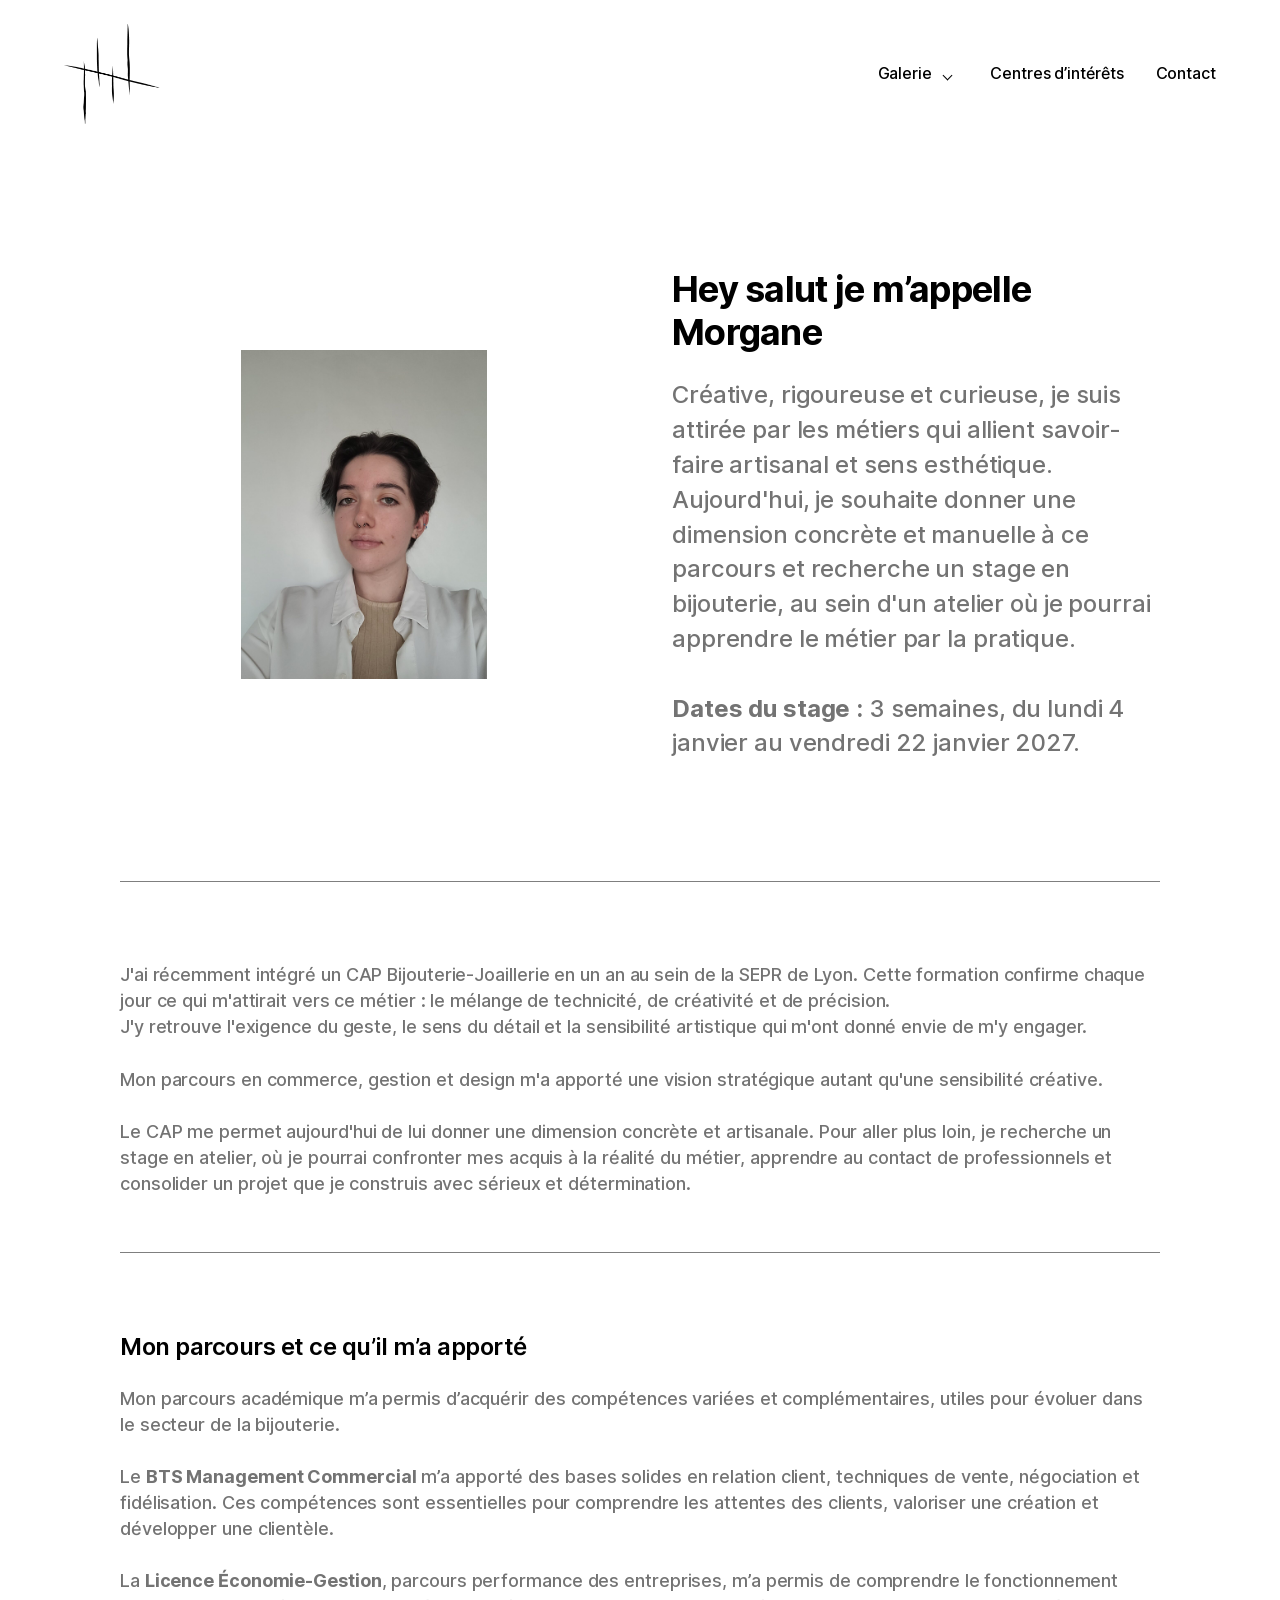
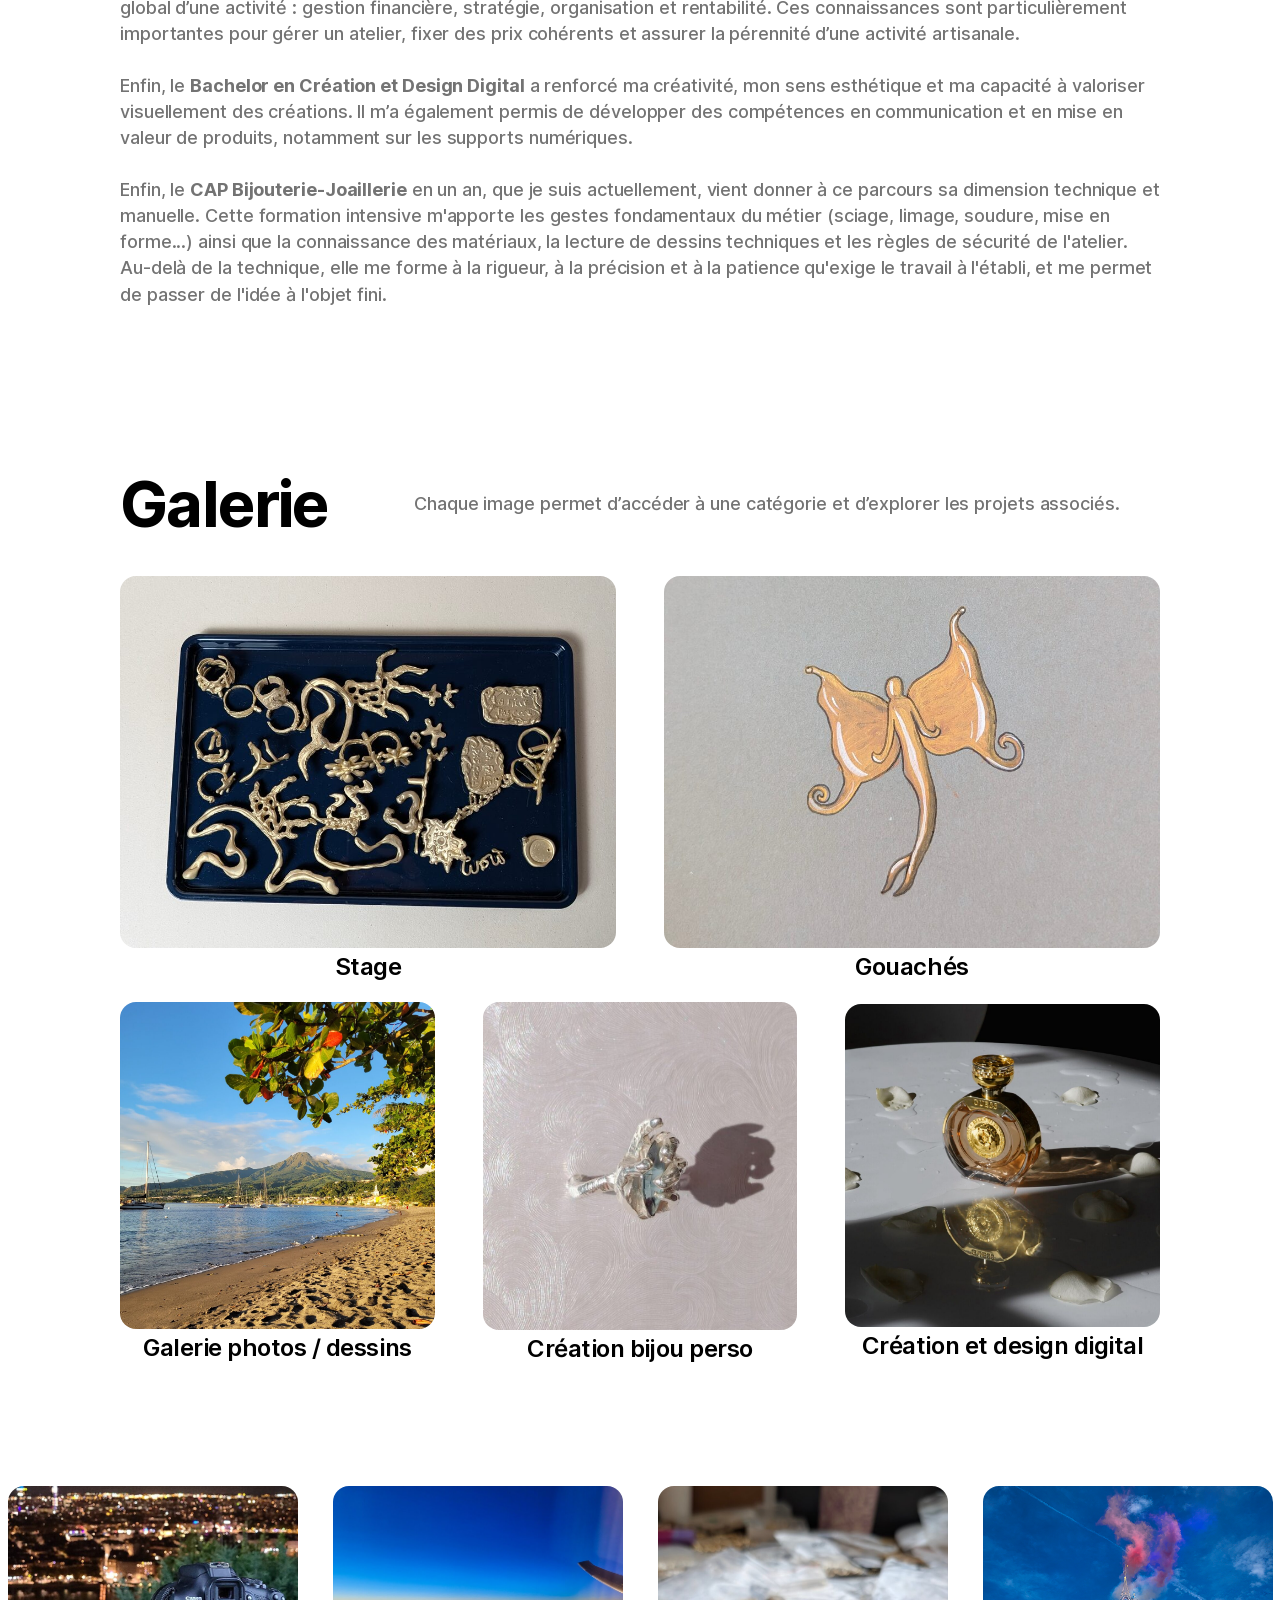
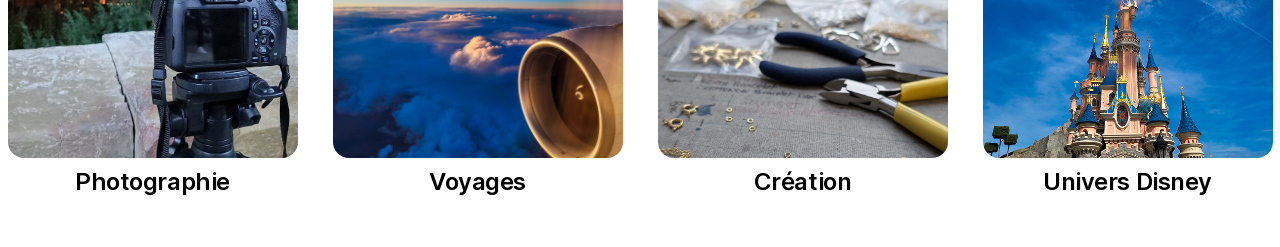
==== commit 96ea325a: "update navbar" ====
--- a/index.html
+++ b/index.html
@@ -20,10 +20,30 @@
     <a href="./" class="site-header__logo">
       <img src="assets/images/logo.png" alt="Accueil — Morgane Vautravers" width="96" height="100">
     </a>
-    <nav class="site-nav">
-      <a href="#galerie">Galerie</a>
-      <a href="#centres-interets">Centres d’intérêts</a>
-      <a href="contact.html">Contact</a>
+    <nav class="site-nav" aria-label="Menu principal">
+      <button class="site-nav__toggle" type="button" aria-expanded="false" aria-controls="menu">Menu</button>
+      <ul class="site-nav__menu" id="menu">
+        <li class="has-submenu">
+          <a href="#galerie">Galerie</a>
+          <button class="submenu-toggle" type="button" aria-expanded="false" aria-controls="menu-galerie" aria-label="Afficher les pages de la galerie"></button>
+          <ul class="submenu" id="menu-galerie">
+            <li>
+              <a href="stage.html">Stage</a>
+              <ul>
+                <li><a href="kit.html">Kits créatifs</a></li>
+                <li><a href="collection.html">Création de collection</a></li>
+                <li><a href="montage-et-conception.html">Montage</a></li>
+              </ul>
+            </li>
+            <li><a href="gouaches.html">Gouachés</a></li>
+            <li><a href="photos.html">Galerie photos / dessins</a></li>
+            <li><a href="bijoux-perso.html">Création bijou perso</a></li>
+            <li><a href="design.html">Création et design digital</a></li>
+          </ul>
+        </li>
+        <li><a href="#centres-interets">Centres d’intérêts</a></li>
+        <li><a href="contact.html">Contact</a></li>
+      </ul>
     </nav>
   </header>
 
--- a/css/style.css
+++ b/css/style.css
@@ -9,6 +9,7 @@
                    15. Cartes projet   16. Rangées d'images
                    17. Bandeaux défilants   18. Encadrés et points clés
                    19. Kits   20. Galerie photo   21. Mobile
+   Toutes les pages 22. Menu de navigation (déroulant, et « Menu » sur mobile)
    ========================================================================== */
 
 
@@ -188,14 +189,7 @@
   object-fit: cover;
 }
 
-.site-nav {
-  display: flex;
-  gap: 32px;
-  font-size: 16px;
-  letter-spacing: -0.08px;
-  line-height: 1.45;
-  white-space: nowrap;
-}
+/* Le menu lui-même est décrit en section 22 */
 
 
 /* 7. Présentation (photo + texte d'accroche)
@@ -436,11 +430,6 @@
     height: 60px;
   }
 
-  .site-nav {
-    gap: 16px;
-    font-size: 14px;
-  }
-
   .hero {
     flex-direction: column;
     gap: 32px;
@@ -514,8 +503,7 @@
   line-height: 1.45;
 }
 
-.back-link:hover,
-.site-nav a:hover {
+.back-link:hover {
   color: var(--color-text);
   text-decoration: underline;
 }
@@ -1071,3 +1059,208 @@
     gap: 16px;
   }
 }
+
+
+/* 22. Menu de navigation — toutes les pages
+   La hiérarchie du site se lit dans le HTML : Galerie → catégories →
+   sous-pages de Stage. Sur ordinateur, les pages de la galerie s'affichent
+   au survol de « Galerie » (ou au clic sur la flèche). Sur mobile, tout le
+   menu est replié derrière le bouton « Menu ». Voir aussi js/main.js.
+   ========================================================================== */
+
+.site-header,
+.page-header {
+  position: relative;
+  z-index: 10;
+}
+
+.site-nav {
+  font-size: 16px;
+  letter-spacing: -0.08px;
+  line-height: 1.45;
+}
+
+.site-nav__menu {
+  display: flex;
+  align-items: center;
+  gap: 32px;
+  white-space: nowrap;
+}
+
+.site-nav a:hover,
+.site-nav a[aria-current="page"] {
+  text-decoration: underline;
+  text-underline-offset: 3px;
+}
+
+/* Page en cours et ses rubriques parentes */
+.site-nav a[aria-current="page"],
+.site-nav a.is-active {
+  font-weight: 700;
+}
+
+/* Bouton « Menu » : visible seulement sur mobile */
+.site-nav__toggle {
+  display: none;
+}
+
+.site-nav button {
+  padding: 0;
+  border: 0;
+  background: none;
+  color: inherit;
+  font: inherit;
+  letter-spacing: inherit;
+  cursor: pointer;
+}
+
+/* « Galerie » et sa liste déroulante */
+.has-submenu {
+  position: relative;
+  display: flex;
+  align-items: center;
+  gap: 6px;
+  /* Zone de survol élargie pour atteindre la liste sans qu'elle se ferme */
+  padding-block: 12px;
+  margin-block: -12px;
+}
+
+.submenu-toggle {
+  width: 20px;
+  height: 20px;
+}
+
+/* Petite flèche vers le bas */
+.submenu-toggle::before {
+  content: "";
+  display: block;
+  width: 7px;
+  height: 7px;
+  margin: 3px auto 0;
+  border-right: 1.5px solid;
+  border-bottom: 1.5px solid;
+  transform: rotate(45deg);
+  transition: transform 0.2s;
+}
+
+.submenu-toggle[aria-expanded="true"]::before {
+  margin-top: 8px;
+  transform: rotate(-135deg);
+}
+
+.submenu {
+  position: absolute;
+  top: 100%;
+  right: -16px;
+  display: none;
+  min-width: 270px;
+  padding: 16px 20px;
+  border: 1px solid rgba(0, 0, 0, 0.1);
+  border-radius: 12px;
+  background: var(--color-bg);
+  box-shadow: 0 12px 32px rgba(0, 0, 0, 0.08);
+}
+
+.has-submenu:hover > .submenu,
+.submenu-toggle[aria-expanded="true"] + .submenu,
+html:not(.js) .has-submenu:focus-within > .submenu {
+  display: block;
+}
+
+.submenu li {
+  padding-block: 4px;
+}
+
+.submenu a {
+  display: block;
+  color: var(--color-text-muted);
+}
+
+.submenu a:hover,
+.submenu a[aria-current="page"],
+.submenu a.is-active {
+  color: var(--color-text);
+}
+
+/* Sous-pages (Stage → Kits, Collection, Montage) : décalées avec un filet */
+.submenu ul {
+  margin: 4px 0 4px 2px;
+  padding-left: 14px;
+  border-left: 1px solid rgba(0, 0, 0, 0.15);
+}
+
+@media (max-width: 700px) {
+  .site-nav__menu {
+    gap: 16px;
+    font-size: 14px;
+  }
+
+  /* Le bouton « Menu » n'est utile que si le script est chargé */
+  .js .site-nav__toggle {
+    display: flex;
+    align-items: center;
+    gap: 10px;
+  }
+
+  /* Icône : trois traits, qui deviennent une croix quand le menu est ouvert */
+  .site-nav__toggle::before {
+    content: "";
+    width: 18px;
+    height: 2px;
+    background: currentColor;
+    box-shadow: 0 -6px 0 currentColor, 0 6px 0 currentColor;
+  }
+
+  .site-nav__toggle[aria-expanded="true"]::before {
+    box-shadow: none;
+    background:
+      linear-gradient(45deg, transparent 45%, currentColor 45% 55%, transparent 55%),
+      linear-gradient(-45deg, transparent 45%, currentColor 45% 55%, transparent 55%);
+    height: 18px;
+  }
+
+  /* Menu déplié : panneau sous l'en-tête, toutes les pages visibles */
+  .js .site-nav__menu {
+    position: absolute;
+    top: 100%;
+    left: 0;
+    right: 0;
+    display: none;
+    flex-direction: column;
+    align-items: stretch;
+    gap: 14px;
+    max-height: calc(100vh - 100%);
+    overflow-y: auto;
+    padding: 24px var(--gutter-wide) 32px;
+    border-block: 1px solid rgba(0, 0, 0, 0.1);
+    background: var(--color-bg);
+    font-size: 18px;
+    white-space: normal;
+  }
+
+  .js .site-nav__toggle[aria-expanded="true"] + .site-nav__menu {
+    display: flex;
+  }
+
+  .js .has-submenu {
+    display: block;
+    padding: 0;
+    margin: 0;
+  }
+
+  .js .submenu-toggle {
+    display: none;
+  }
+
+  .js .submenu {
+    position: static;
+    display: block;
+    min-width: 0;
+    margin-top: 10px;
+    padding: 0 0 0 14px;
+    border: 0;
+    border-left: 1px solid rgba(0, 0, 0, 0.15);
+    border-radius: 0;
+    box-shadow: none;
+  }
+}
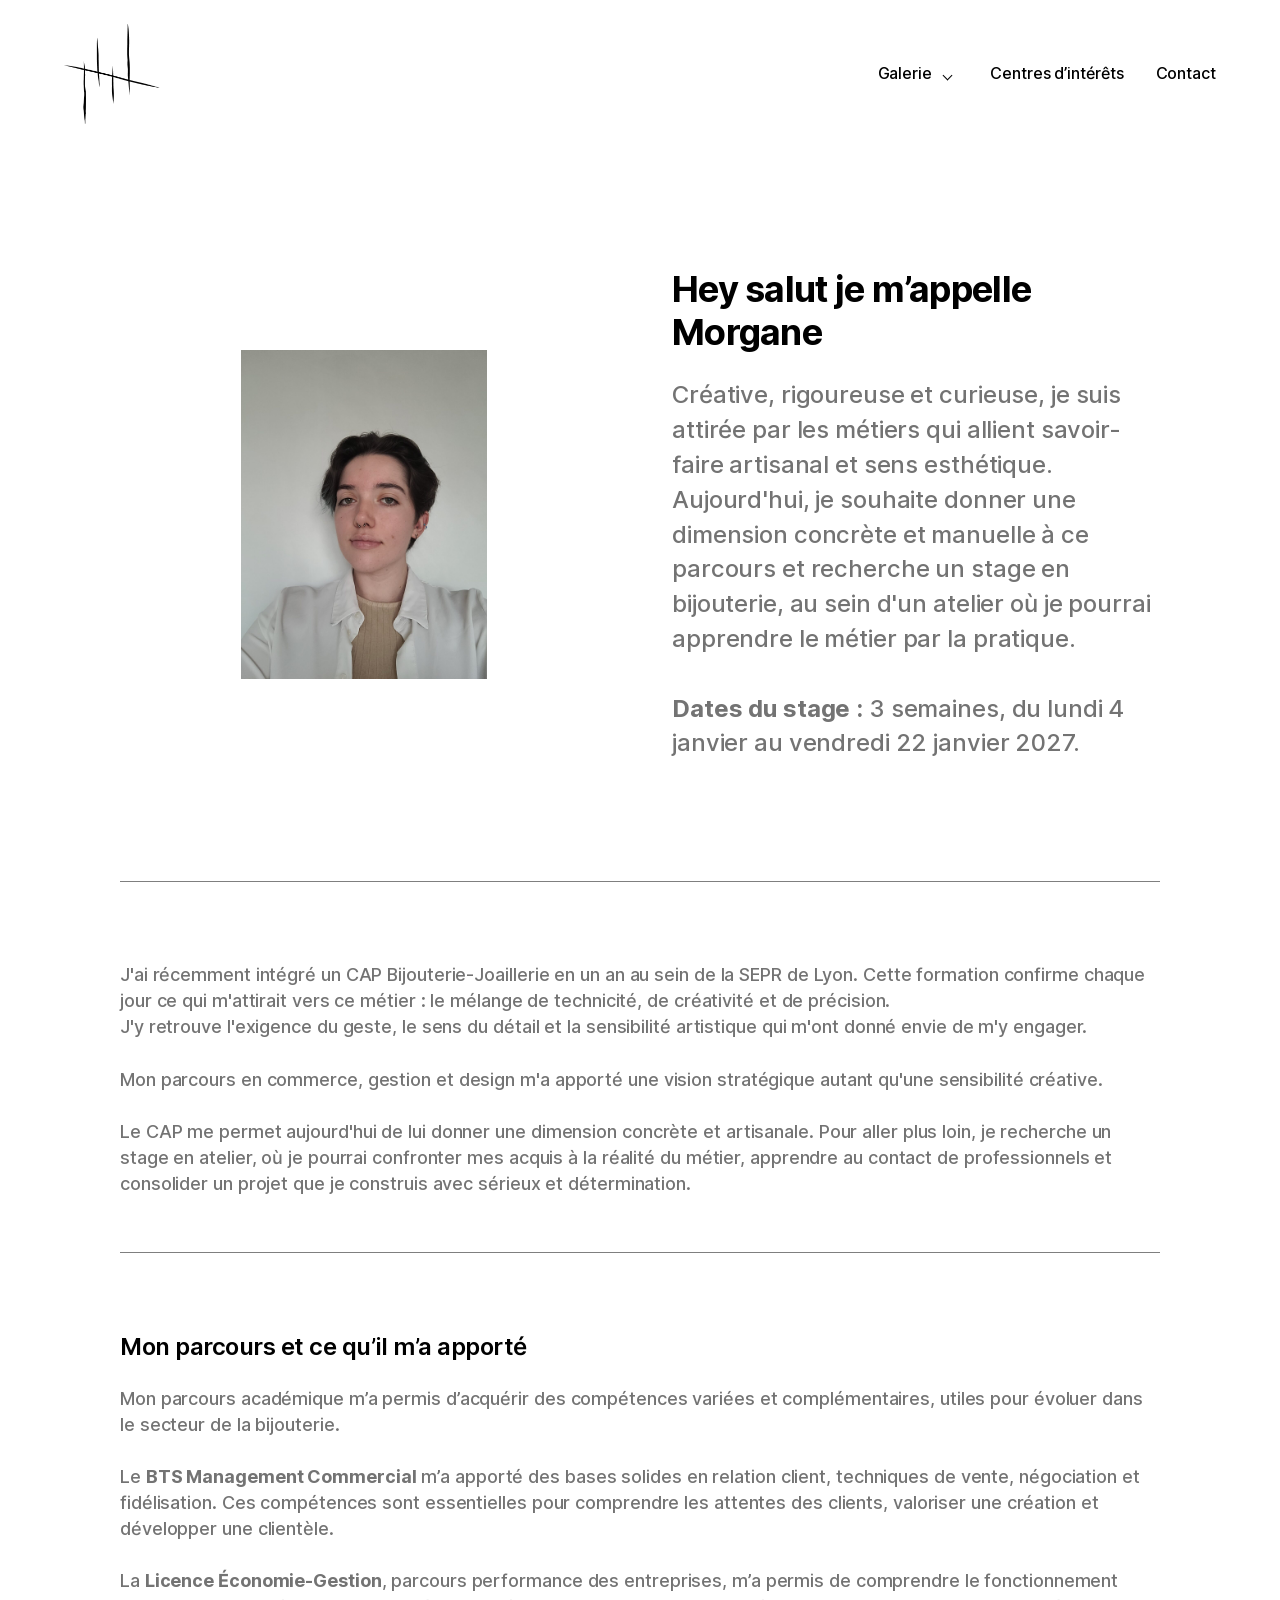
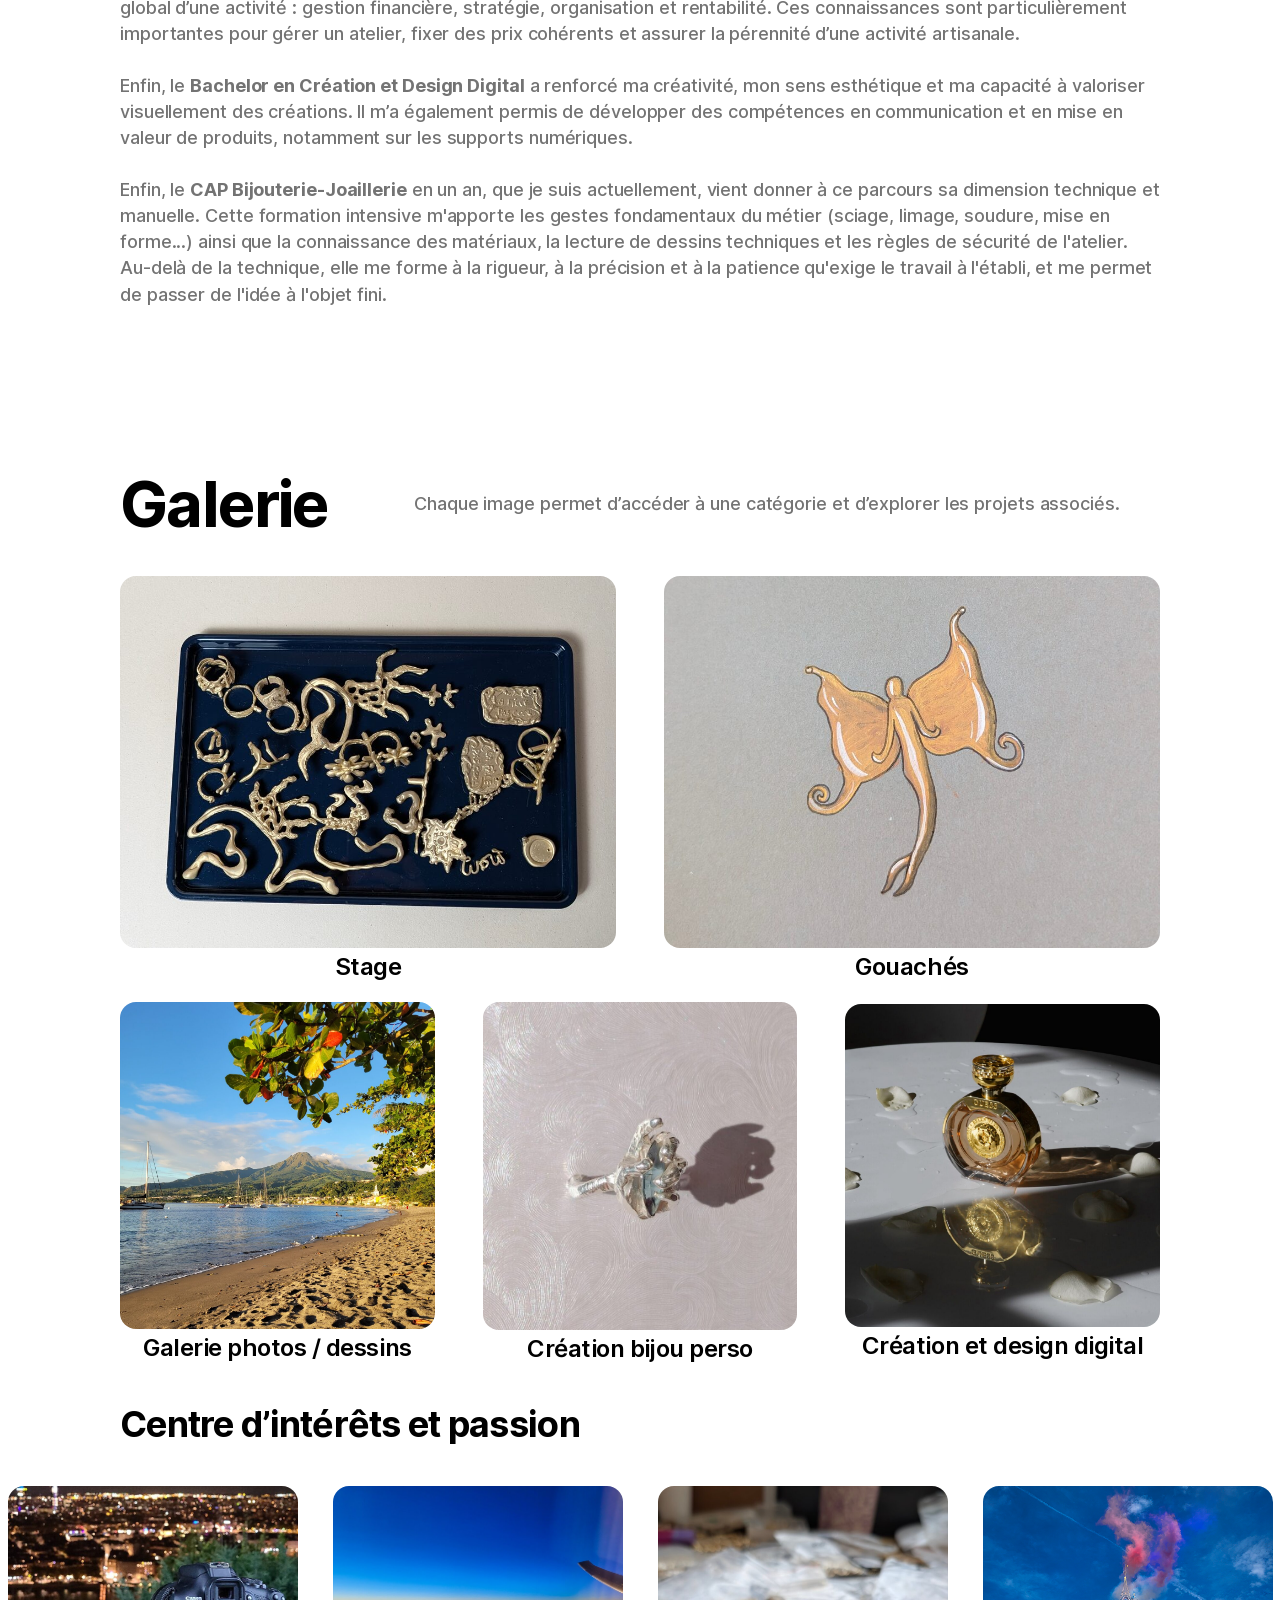
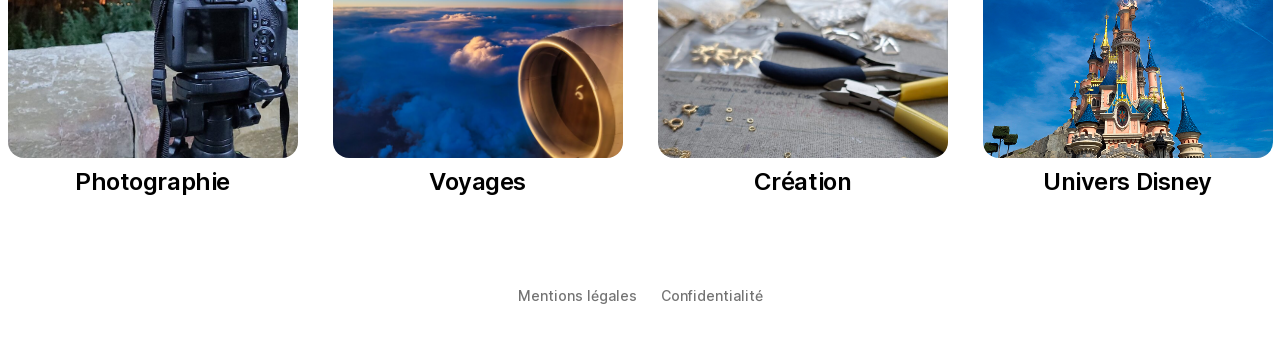
==== commit 03958488: "Ajout des pages mentions légales et confidentialité, retrait de l'export Figma Footer commun avec li" ====
--- a/index.html
+++ b/index.html
@@ -152,5 +152,9 @@
     </section>
 
   </main>
+  <footer class="site-footer">
+    <a href="mentions-legales.html">Mentions légales</a>
+    <a href="confidentialite.html">Confidentialité</a>
+  </footer>
 </body>
 </html>
--- a/css/style.css
+++ b/css/style.css
@@ -1264,3 +1264,38 @@
     box-shadow: none;
   }
 }
+
+
+/* Pied de page et pages légales
+   ========================================================================== */
+
+.site-footer {
+  display: flex;
+  justify-content: center;
+  gap: 24px;
+  padding: 40px var(--gutter-wide);
+  font-size: 14px;
+  color: var(--color-text-muted);
+}
+
+.site-footer a:hover {
+  color: var(--color-text);
+  text-decoration: underline;
+}
+
+.legal {
+  width: min(800px, 100%);
+  margin-inline: auto;
+  padding-bottom: 80px;
+  display: flex;
+  flex-direction: column;
+  gap: 16px;
+}
+
+.legal .title-sm {
+  margin-top: 24px;
+}
+
+.legal a {
+  text-decoration: underline;
+}
